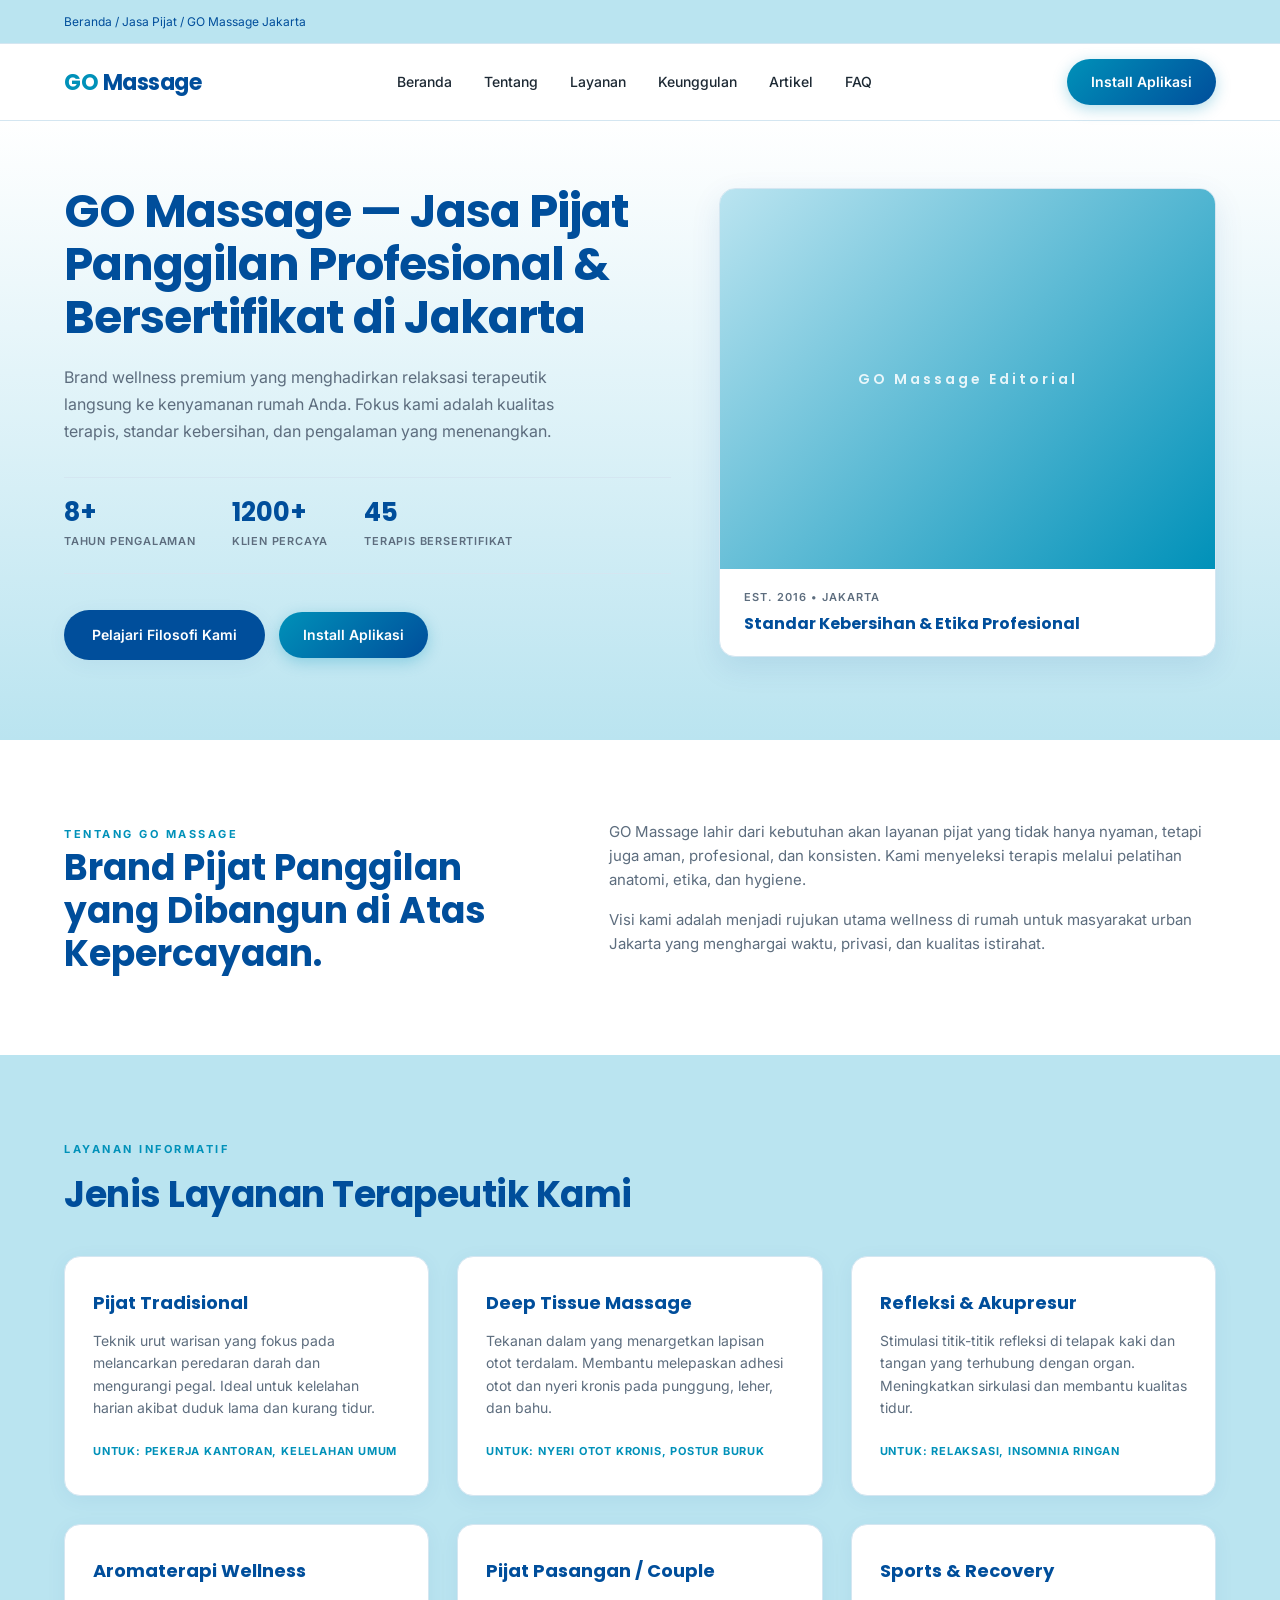
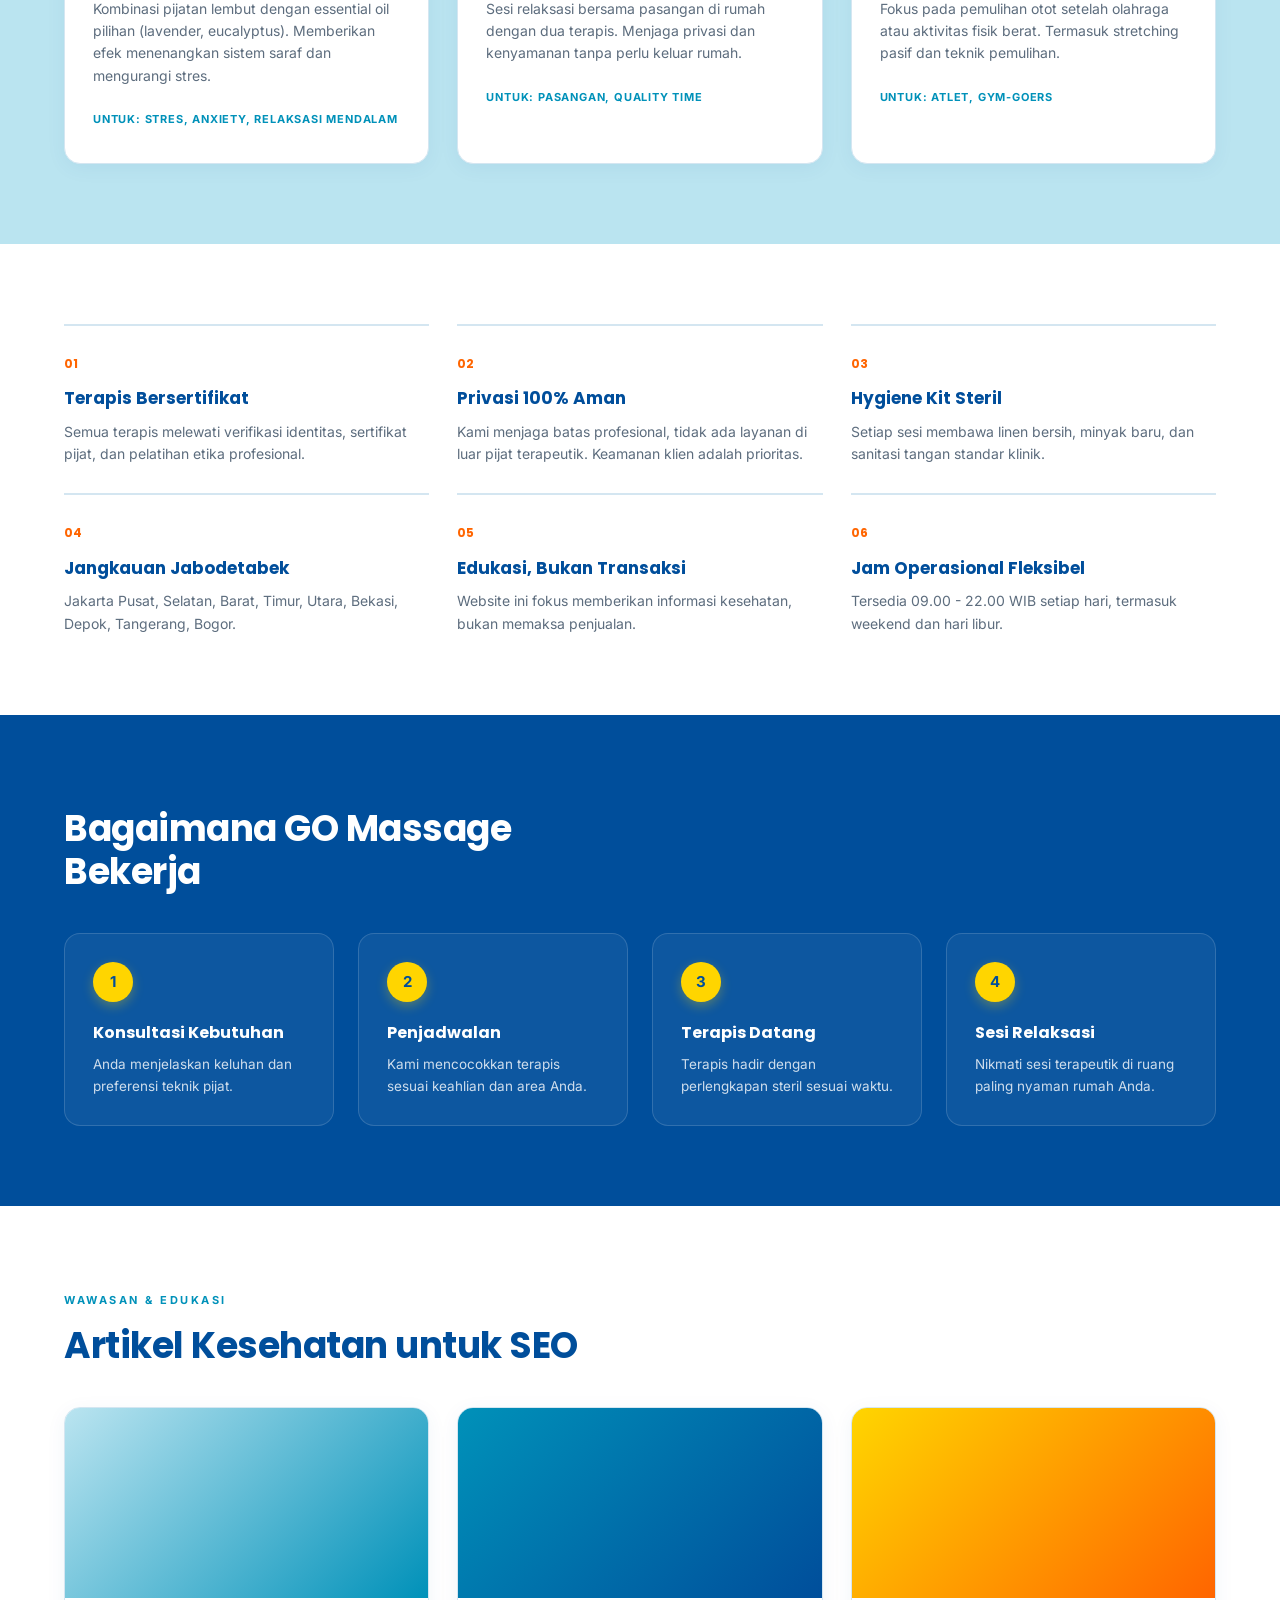
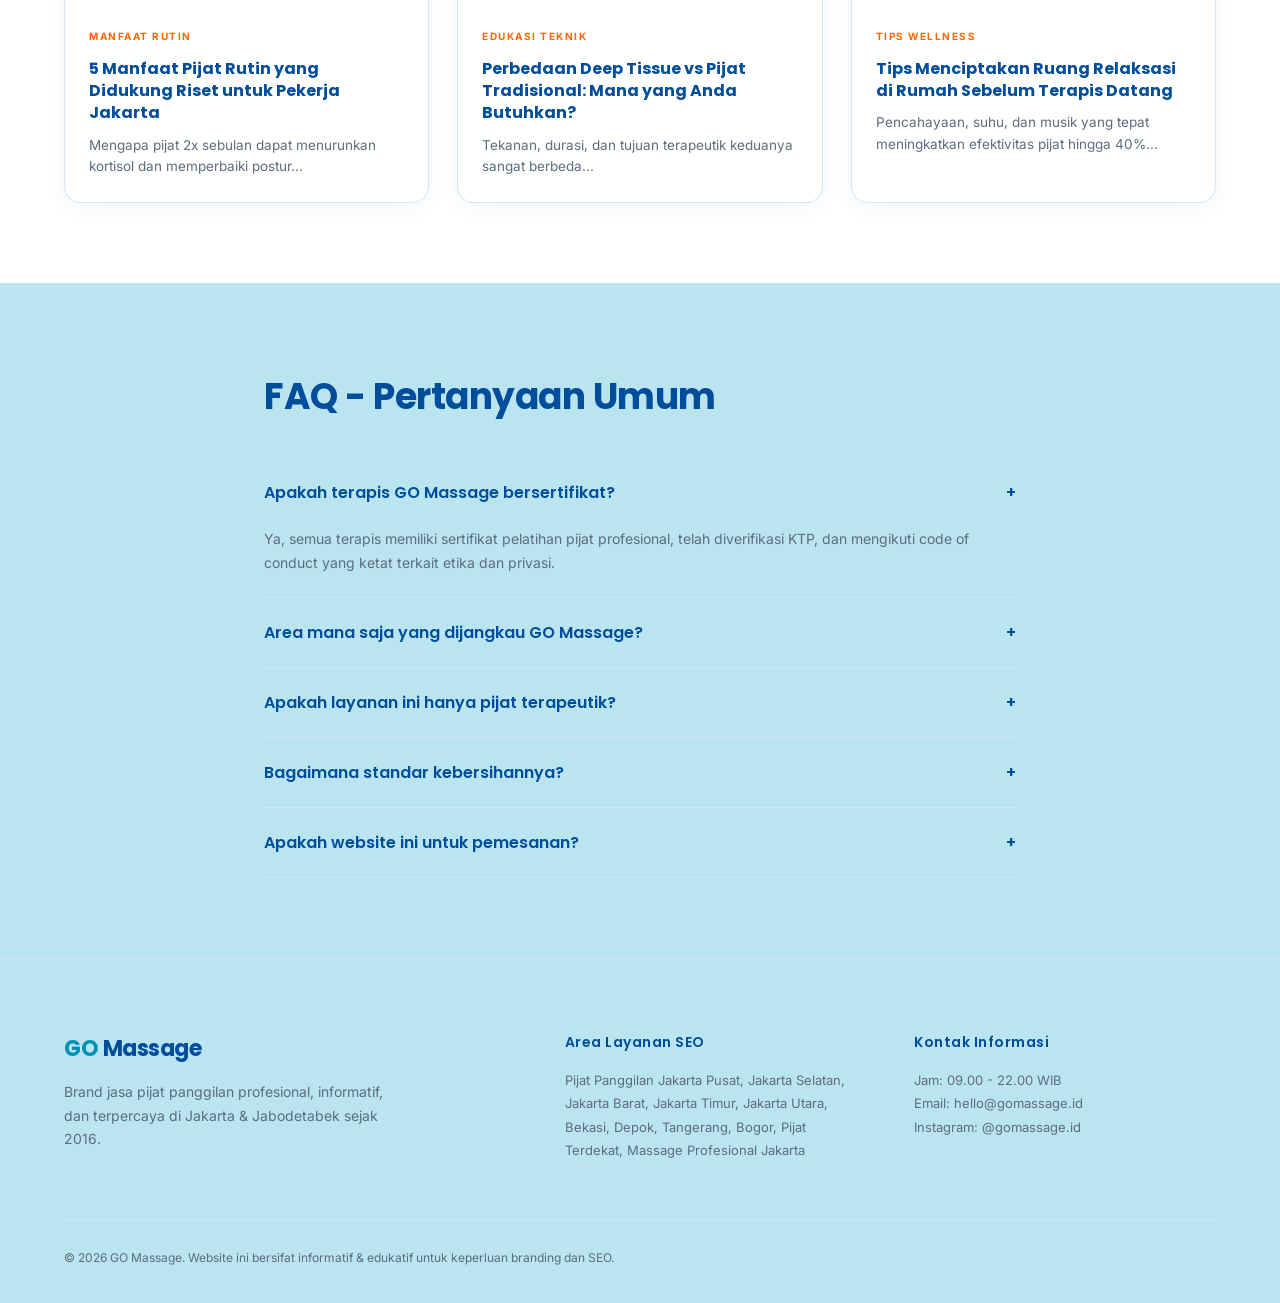
==== index.html @ 28ecc5e3 "Add files via upload" ====
<!DOCTYPE html>
<html lang="id">
<head>
<style>
@font-face {
  font-family: "Optimistic";
  font-style: normal;
  font-weight: 400 600;
  font-display: swap;
  src: url("/fonts/OptimisticAI_VF_Optimized.woff2") format("woff2");
}
@font-face {
  font-family: "Optimistic Mono";
  font-style: normal;
  font-weight: 400;
  font-display: swap;
  src: url("/fonts/OptimisticMono_W_TextRegular.woff2") format("woff2");
}
:where(html) {
  font-family: "Optimistic", system-ui, sans-serif;
}
:where(code, pre, kbd, samp) {
  font-family: "Optimistic Mono", ui-monospace, monospace;
}
</style>
    <meta charset="UTF-8">
    <meta name="viewport" content="width=device-width, initial-scale=1.0">
    <title>GO Massage - Jasa Pijat Panggilan Profesional & Bersertifikat di Jakarta</title>
    <meta name="description" content="GO Massage adalah layanan pijat panggilan profesional bersertifikat di Jakarta & Jabodetabek. Terapis berpengalaman, privasi aman, layanan tradisional, deep tissue, refleksi, aromaterapi.">
    <meta name="keywords" content="pijat panggilan jakarta, massage jakarta, pijat tradisional, deep tissue massage, pijat refleksi, aromaterapi jakarta, jasa pijat profesional">
    <link rel="preconnect" href="https://fonts.googleapis.com">
    <link href="https://fonts.googleapis.com/css2?family=Poppins:wght@400;500;600;700&family=Inter:wght@400;500&display=swap" rel="stylesheet">
    <style>
        /* GO Massage - Updated Color Palette & Precision */
        :root{
          --bg:#FFFFFF;
          --bg-soft:#BAE4F0;     /* #BAE4F0 */
          --dark:#004E9B;        /* #004E9B */
          --dark2:#003870;       
          --accent:#0091B9;      /* #0091B9 */
          --orange:#FF6500;      /* #FF6500 */
          --yellow:#FFD500;      /* #FFD500 */
          --text:#1C2833;
          --muted:#5D6D7E;
          --border:#D4E6F1;
          --radius:16px;
          --shadow-sm: 0 4px 20px rgba(0,78,155,0.06);
          --shadow-md: 0 10px 30px rgba(0,78,155,0.1);
        }

        *, *::before, *::after {
          margin: 0;
          padding: 0;
          box-sizing: border-box;
        }

        html {
          width: 100%;
          scroll-behavior: smooth;
        }

        body{
          width: 100%;
          overflow-x: hidden;
          font-family:'Inter',sans-serif;
          color:var(--text);
          background:var(--bg);
          line-height:1.6;
          -webkit-font-smoothing:antialiased;
        }

        h1,h2,h3,h4,h5,.logo{
          font-family:'Poppins',sans-serif;
          color:var(--dark);
        }

        .container{
          max-width:1200px;
          margin:0 auto;
          padding:0 24px;
        }

        .label{
          font-size:11px;
          letter-spacing:2.5px;
          color:var(--accent);
          font-weight:700;
          text-transform: uppercase;
        }

        /* Breadcrumb */
        .breadcrumb{
          background:var(--bg-soft);
          border-bottom:1px solid var(--border);
          font-size:12px;
          padding:12px 0;
          color:var(--dark);
        }
        .breadcrumb .container{
          display:flex;
          justify-content:space-between;
          align-items:center;
        }

        /* Navbar - Strict Sticky Header */
        .navbar{
          position: -webkit-sticky;
          position: sticky;
          top: 0;
          z-index: 9999;
          background: rgba(255, 255, 255, 0.95);
          backdrop-filter: blur(16px);
          -webkit-backdrop-filter: blur(16px);
          border-bottom: 1px solid var(--border);
          width: 100%;
        }
        .nav-inner{
          display:flex;
          justify-content:space-between;
          align-items:center;
          height:76px;
        }
        .logo{
          font-weight:700;
          font-size:22px;
          letter-spacing:-0.5px;
        }
        .logo span{
          color:var(--accent);
        }
        .nav-menu{
          display:flex;
          gap:32px;
          align-items: center;
        }
        .nav-menu a{
          text-decoration:none;
          color:var(--text);
          font-size:14px;
          font-weight:500;
          transition: color 0.2s;
        }
        .nav-menu a:hover{
          color:var(--accent);
        }

        /* Tombol Gradasi Profesional dengan Palet Baru */
        .btn-gradient {
          background: linear-gradient(135deg, #0091B9 0%, #004E9B 100%);
          color: #ffffff !important;
          padding: 12px 24px;
          border-radius: 30px;
          text-decoration: none;
          font-size: 14px;
          font-weight: 600;
          box-shadow: 0 4px 15px rgba(0, 145, 185, 0.3);
          transition: all 0.3s ease;
          display: inline-block;
          border: none;
          text-align: center;
        }
        .btn-gradient:hover {
          background: linear-gradient(135deg, #00A8D6 0%, #003870 100%);
          transform: translateY(-2px);
          box-shadow: 0 6px 20px rgba(0, 145, 185, 0.4);
        }

        .hamburger{
          display:none;
          flex-direction:column;
          gap:6px;
          background:none;
          border:none;
          cursor:pointer;
          z-index: 10001;
          padding: 4px;
        }
        .hamburger span{
          width:24px;
          height:2.5px;
          background:var(--dark);
          display:block;
          border-radius:4px;
          transition: transform 0.3s;
        }

        /* Hero Section */
        .hero{
          padding:64px 0 80px;
          background:linear-gradient(180deg,var(--bg) 0%, var(--bg-soft) 100%);
        }
        .hero-grid{
          display:grid;
          grid-template-columns:1.1fr 0.9fr;
          gap:48px;
          align-items:center;
        }
        .hero-text h1{
          font-size:46px;
          line-height:1.15;
          letter-spacing:-1px;
          margin-bottom:20px;
        }
        .hero-text p{
          color:var(--muted);
          font-size:16px;
          max-width:500px;
          margin-bottom:32px;
          line-height: 1.7;
        }
        .hero-stats{
          display:flex;
          gap:36px;
          margin:32px 0 36px;
          border-top: 1px solid var(--border);
          border-bottom: 1px solid var(--border);
          padding: 20px 0;
        }
        .hero-stats strong{
          font-family:'Poppins';
          font-size:26px;
          display:block;
          line-height:1.1;
          color: var(--dark);
        }
        .hero-stats span{
          font-size:11px;
          color:var(--muted);
          letter-spacing:0.8px;
          text-transform:uppercase;
          font-weight: 600;
        }
        .hero-actions{
          display:flex;
          gap:14px;
          align-items: center;
        }
        .btn-primary{
          background:var(--dark);
          color:white;
          padding:14px 28px;
          border-radius:30px;
          text-decoration:none;
          font-size:14px;
          font-weight:600;
          box-shadow: var(--shadow-sm);
          transition: transform 0.2s, background 0.2s;
        }
        .btn-primary:hover{
          background: var(--accent);
          transform: translateY(-2px);
        }

        .visual-card{
          border:1px solid var(--border);
          border-radius:var(--radius);
          overflow:hidden;
          background:white;
          box-shadow: var(--shadow-md);
        }
        .visual-image{
          height:380px;
          background:linear-gradient(135deg,#BAE4F0 0%,#0091B9 100%);
          position:relative;
        }
        .visual-image::after{
          content:'GO Massage Editorial';
          position:absolute;
          inset:0;
          display:grid;
          place-items:center;
          font-family:'Poppins';
          font-weight:600;
          letter-spacing:3px;
          color:rgba(255,255,255,0.85);
          font-size: 14px;
        }
        .visual-info{
          padding:20px 24px;
        }
        .visual-info p{
          font-size:11px;
          letter-spacing:1px;
          color:var(--muted);
          text-transform: uppercase;
          font-weight: 600;
        }
        .visual-info h4{
          font-size:16px;
          margin-top:4px;
        }

        /* Sections */
        .section{padding:80px 0}
        .bg-soft{background:var(--bg-soft)}
        .bg-dark{background:var(--dark);color:white}
        .bg-dark h2{color:white}
        .section-title{
          font-size:36px;
          line-height:1.2;
          letter-spacing:-0.5px;
          margin:12px 0 40px;
          max-width:580px;
        }
        .section-title.light{color:white}

        .grid-2{
          display:grid;
          grid-template-columns:0.9fr 1.1fr;
          gap:48px;
          align-items:start;
        }
        .grid-2 h2{font-size:36px;line-height:1.2}
        .about-text p{margin-bottom:16px;color:var(--muted);font-size:15px;}

        .services-grid{
          display:grid;
          grid-template-columns:repeat(3,1fr);
          gap:28px;
        }
        .service-card{
          background:white;
          border:1px solid var(--border);
          border-radius:var(--radius);
          padding:32px 28px;
          box-shadow: var(--shadow-sm);
          transition:all .3s cubic-bezier(0.16, 1, 0.3, 1);
        }
        .service-card:hover{
          transform:translateY(-6px);
          box-shadow: var(--shadow-md);
          border-color: var(--accent);
        }
        .service-card h3{font-size:18px;margin-bottom:12px;}
        .service-card p{font-size:14px;color:var(--muted);line-height:1.6;margin-bottom:18px}
        .service-meta{font-size:11px;color:var(--accent);font-weight:700;letter-spacing:0.8px;text-transform: uppercase;}

        .grid-3{
          display:grid;
          grid-template-columns:repeat(3,1fr);
          gap:28px;
        }
        .feature{
          border-top:2px solid var(--border);
          padding-top:24px;
        }
        .feature span{font-family:'Poppins';font-size:12px;color:var(--orange);font-weight:700}
        .feature h4{margin:10px 0 8px;font-size:17px}
        .feature p{font-size:14px;color:var(--muted);line-height: 1.6;}

        .steps{
          display:grid;
          grid-template-columns:repeat(4,1fr);
          gap:24px;
          margin-top:24px;
        }
        .step{
          border:1px solid rgba(255,255,255,0.15);
          border-radius:var(--radius);
          padding:28px;
          background:rgba(255,255,255,0.05);
        }
        .step-num{
          width:40px;
          height:40px;
          border-radius:50%;
          background:var(--yellow);
          color:var(--dark);
          display:grid;
          place-items:center;
          font-weight:700;
          font-size:15px;
          margin-bottom:18px;
          box-shadow: 0 4px 12px rgba(255,213,0,0.3);
        }
        .step h4{color:white;font-size:16px;margin-bottom:8px}
        .step p{color:rgba(255,255,255,0.8);font-size:13.5px;line-height: 1.6;}

        .articles{
          display:grid;
          grid-template-columns:repeat(3,1fr);
          gap:28px;
        }
        .article-card{
          border:1px solid var(--border);
          border-radius:var(--radius);
          overflow:hidden;
          background:white;
          box-shadow: var(--shadow-sm);
          transition: transform 0.3s ease;
        }
        .article-card:hover {
          transform: translateY(-4px);
          box-shadow: var(--shadow-md);
        }
        .article-img{height:190px}
        .article-img.img1{background:linear-gradient(135deg,#BAE4F0,#0091B9)}
        .article-img.img2{background:linear-gradient(135deg,#0091B9,#004E9B)}
        .article-img.img3{background:linear-gradient(135deg,#FFD500,#FF6500)}
        .article-body{padding:24px}
        .article-body span{font-size:10px;letter-spacing:1.5px;color:var(--orange);font-weight:700;text-transform:uppercase}
        .article-body h4{font-size:16px;line-height:1.4;margin:10px 0}
        .article-body p{font-size:13.5px;color:var(--muted);line-height: 1.6;}

        /* FAQ */
        .faq-container{max-width:800px}
        .faq-list{margin-top:32px}
        .faq-item{border-bottom:1px solid var(--border)}
        .faq-q{
          width:100%;
          display:flex;
          justify-content:space-between;
          align-items:center;
          padding:22px 0;
          background:none;
          border:none;
          font-family:'Poppins';
          font-size:16px;
          font-weight:600;
          cursor:pointer;
          text-align:left;
          color: var(--dark);
        }
        .faq-a{
          max-height:0;
          overflow:hidden;
          transition:max-height .35s ease, padding .35s ease;
          font-size:14px;
          color:var(--muted);
          padding-right:40px;
          line-height: 1.7;
        }
        .faq-item.active .faq-a{
          max-height:220px;
          padding-bottom:22px;
        }

        /* Footer */
        .footer{
          background:var(--bg-soft);
          border-top:1px solid var(--border);
          padding:72px 0 36px;
        }
        .footer-grid{
          display:grid;
          grid-template-columns:1.5fr 1fr 1fr;
          gap:48px;
        }
        .footer-desc{
          font-size:14px;
          color:var(--muted);
          margin-top:14px;
          max-width:320px;
          line-height: 1.7;
        }
        .footer h5{font-size:14px;margin-bottom:16px;letter-spacing:0.5px;font-weight: 600;color: var(--dark);}
        .small{font-size:13px;color:var(--muted);line-height:1.8}
        .footer-bottom{
          margin-top:56px;
          padding-top:28px;
          border-top:1px solid var(--border);
          display:flex;
          justify-content:space-between;
          font-size:12px;
          color:var(--muted);
        }

        /* ========== PORTRAIT MODE - PROFESSIONAL MOBILE PRECISION ========== */
        @media (orientation: portrait){
          .container{padding:0 20px}
          
          /* Mobile Navigation Drawer Fullscreen Modern */
          .nav-menu{
            position: fixed;
            top: 76px;
            left: 0;
            width: 100vw;
            height: calc(100vh - 76px);
            background: #ffffff;
            display: flex;
            flex-direction: column;
            align-items: flex-start;
            padding: 36px 24px;
            gap: 18px;
            z-index: 9998;
            opacity: 0;
            visibility: hidden;
            transform: translateY(-8px);
            transition: all 0.3s cubic-bezier(0.16, 1, 0.3, 1);
            box-shadow: 0 20px 30px rgba(0,78,155,0.08);
            overflow-y: auto;
          }

          .nav-menu.open{
            opacity: 1;
            visibility: visible;
            transform: translateY(0);
          }

          .nav-menu a:not(.btn-gradient){
            font-size: 17px;
            font-weight: 600;
            color: var(--dark);
            width: 100%;
            padding: 12px 0;
            border-bottom: 1px solid var(--border);
          }

          /* Tombol Install Aplikasi di dalam Menu Mobile */
          .nav-menu .btn-gradient {
            display: block;
            width: 100%;
            margin-top: 12px;
            text-align: center;
            color: #ffffff !important;
          }

          .navbar > .container > .btn-gradient {
            display: none; 
          }

          .hamburger{display:flex}

          .hero{padding:40px 0 56px}
          .hero-grid{grid-template-columns:1fr;gap:36px}
          .hero-text h1{font-size:32px;line-height:1.2;margin-bottom:16px}
          .hero-text p{font-size:14.5px;max-width:100%;margin-bottom:24px}
          .hero-stats{gap:20px;justify-content: space-between;padding: 16px 0;margin: 24px 0}
          .hero-stats strong {font-size: 22px;}
          
          .hero-actions {
            flex-direction: column;
            gap: 12px;
            width: 100%;
          }
          .btn-primary, .hero-actions .btn-gradient {
            width: 100%;
            text-align: center;
            padding: 13px 20px;
            font-size: 14px;
            color: #ffffff !important;
          }

          .visual-image{height:260px}
          
          .section{padding:56px 0}
          .section-title{font-size:26px;margin-bottom:28px}
          
          .grid-2{grid-template-columns:1fr;gap:28px}
          .grid-2 h2{font-size:26px}
          
          .services-grid{grid-template-columns:1fr;gap:20px}
          .service-card {padding: 24px 20px;}
          
          .grid-3{grid-template-columns:1fr;gap:20px}
          .steps{grid-template-columns:1fr;gap:18px}
          .step {padding: 22px 20px;}
          
          .articles{grid-template-columns:1fr;gap:20px}
          
          .footer-grid{grid-template-columns:1fr;gap:32px}
          .footer-bottom{flex-direction:column;gap:10px;text-align: center;}
        }

        @media (orientation: landscape) or (min-width: 992px) {
          .nav-menu .btn-gradient {
            display: none;
          }
        }

        /* ========== LANDSCAPE MODE - PRECISION ========== */
        @media (orientation: landscape) and (max-width: 1180px){
          .hero-text h1{font-size:36px}
          .services-grid{grid-template-columns:repeat(2,1fr)}
          .grid-3{grid-template-columns:repeat(2,1fr)}
          .steps{grid-template-columns:repeat(2,1fr)}
          .articles{grid-template-columns:repeat(2,1fr)}
        }
        @media (orientation: landscape) and (min-width: 1181px){
          .hero-grid{grid-template-columns:1.1fr 0.9fr}
          .services-grid{grid-template-columns:repeat(3,1fr)}
        }
    </style>
</head>
<body>
    <!-- Breadcrumb SEO -->
    <div class="breadcrumb">
        <div class="container">
            <span>Beranda / Jasa Pijat / GO Massage Jakarta</span>
        </div>
    </div>

    <!-- Navbar -->
    <nav class="navbar">
        <div class="container nav-inner">
            <div class="logo"><span>GO</span> Massage</div>
            <div class="nav-menu" id="navMenu">
                <a href="#beranda">Beranda</a>
                <a href="#tentang">Tentang</a>
                <a href="#layanan">Layanan</a>
                <a href="#keunggulan">Keunggulan</a>
                <a href="#artikel">Artikel</a>
                <a href="#faq">FAQ</a>
                <a href="https://play.google.com/store/apps/details?id=com.app.gomassage" target="_blank" rel="noopener noreferrer" class="btn-gradient">Install Aplikasi</a>
            </div>
            <a href="https://play.google.com/store/apps/details?id=com.app.gomassage" target="_blank" rel="noopener noreferrer" class="btn-gradient">Install Aplikasi</a>
            <button class="hamburger" id="hamburger"><span></span><span></span><span></span></button>
        </div>
    </nav>

    <!-- Hero -->
    <section class="hero" id="beranda">
        <div class="container hero-grid">
            <div class="hero-text">
                <h1>GO Massage — Jasa Pijat Panggilan Profesional & Bersertifikat di Jakarta</h1>
                <p>Brand wellness premium yang menghadirkan relaksasi terapeutik langsung ke kenyamanan rumah Anda. Fokus kami adalah kualitas terapis, standar kebersihan, dan pengalaman yang menenangkan.</p>
                <div class="hero-stats">
                    <div><strong>8+</strong><span>Tahun Pengalaman</span></div>
                    <div><strong>1200+</strong><span>Klien Percaya</span></div>
                    <div><strong>45</strong><span>Terapis Bersertifikat</span></div>
                </div>
                <div class="hero-actions">
                    <a href="#tentang" class="btn-primary">Pelajari Filosofi Kami</a>
                    <a href="https://play.google.com/store/apps/details?id=com.app.gomassage" target="_blank" rel="noopener noreferrer" class="btn-gradient">Install Aplikasi</a>
                </div>
            </div>
            <div class="visual-card">
                <div class="visual-image"></div>
                <div class="visual-info">
                    <p>Est. 2016 • Jakarta</p>
                    <h4>Standar Kebersihan & Etika Profesional</h4>
                </div>
            </div>
        </div>
    </section>

    <!-- Tentang -->
    <section class="section" id="tentang">
        <div class="container grid-2">
            <div>
                <span class="label">TENTANG GO MASSAGE</span>
                <h2>Brand Pijat Panggilan yang Dibangun di Atas Kepercayaan.</h2>
            </div>
            <div class="about-text">
                <p>GO Massage lahir dari kebutuhan akan layanan pijat yang tidak hanya nyaman, tetapi juga aman, profesional, dan konsisten. Kami menyeleksi terapis melalui pelatihan anatomi, etika, dan hygiene.</p>
                <p>Visi kami adalah menjadi rujukan utama wellness di rumah untuk masyarakat urban Jakarta yang menghargai waktu, privasi, dan kualitas istirahat.</p>
            </div>
        </div>
    </section>

    <!-- Layanan SEO -->
    <section class="section bg-soft" id="layanan">
        <div class="container">
            <span class="label">LAYANAN INFORMATIF</span>
            <h2 class="section-title">Jenis Layanan Terapeutik Kami</h2>
            <div class="services-grid">
                <article class="service-card"><h3>Pijat Tradisional</h3><p>Teknik urut warisan yang fokus pada melancarkan peredaran darah dan mengurangi pegal. Ideal untuk kelelahan harian akibat duduk lama dan kurang tidur.</p><span class="service-meta">Untuk: Pekerja kantoran, kelelahan umum</span></article>
                <article class="service-card"><h3>Deep Tissue Massage</h3><p>Tekanan dalam yang menargetkan lapisan otot terdalam. Membantu melepaskan adhesi otot dan nyeri kronis pada punggung, leher, dan bahu.</p><span class="service-meta">Untuk: Nyeri otot kronis, postur buruk</span></article>
                <article class="service-card"><h3>Refleksi & Akupresur</h3><p>Stimulasi titik-titik refleksi di telapak kaki dan tangan yang terhubung dengan organ. Meningkatkan sirkulasi dan membantu kualitas tidur.</p><span class="service-meta">Untuk: Relaksasi, insomnia ringan</span></article>
                <article class="service-card"><h3>Aromaterapi Wellness</h3><p>Kombinasi pijatan lembut dengan essential oil pilihan (lavender, eucalyptus). Memberikan efek menenangkan sistem saraf dan mengurangi stres.</p><span class="service-meta">Untuk: Stres, anxiety, relaksasi mendalam</span></article>
                <article class="service-card"><h3>Pijat Pasangan / Couple</h3><p>Sesi relaksasi bersama pasangan di rumah dengan dua terapis. Menjaga privasi dan kenyamanan tanpa perlu keluar rumah.</p><span class="service-meta">Untuk: Pasangan, quality time</span></article>
                <article class="service-card"><h3>Sports & Recovery</h3><p>Fokus pada pemulihan otot setelah olahraga atau aktivitas fisik berat. Termasuk stretching pasif dan teknik pemulihan.</p><span class="service-meta">Untuk: Atlet, gym-goers</span></article>
            </div>
        </div>
    </section>

    <!-- Keunggulan -->
    <section class="section" id="keunggulan">
        <div class="container">
            <div class="grid-3">
                <div class="feature"><span>01</span><h4>Terapis Bersertifikat</h4><p>Semua terapis melewati verifikasi identitas, sertifikat pijat, dan pelatihan etika profesional.</p></div>
                <div class="feature"><span>02</span><h4>Privasi 100% Aman</h4><p>Kami menjaga batas profesional, tidak ada layanan di luar pijat terapeutik. Keamanan klien adalah prioritas.</p></div>
                <div class="feature"><span>03</span><h4>Hygiene Kit Steril</h4><p>Setiap sesi membawa linen bersih, minyak baru, dan sanitasi tangan standar klinik.</p></div>
                <div class="feature"><span>04</span><h4>Jangkauan Jabodetabek</h4><p>Jakarta Pusat, Selatan, Barat, Timur, Utara, Bekasi, Depok, Tangerang, Bogor.</p></div>
                <div class="feature"><span>05</span><h4>Edukasi, Bukan Transaksi</h4><p>Website ini fokus memberikan informasi kesehatan, bukan memaksa penjualan.</p></div>
                <div class="feature"><span>06</span><h4>Jam Operasional Fleksibel</h4><p>Tersedia 09.00 - 22.00 WIB setiap hari, termasuk weekend dan hari libur.</p></div>
            </div>
        </div>
    </section>

    <!-- Cara Kerja -->
    <section class="section bg-dark">
        <div class="container">
            <h2 class="section-title light">Bagaimana GO Massage Bekerja</h2>
            <div class="steps">
                <div class="step"><div class="step-num">1</div><h4>Konsultasi Kebutuhan</h4><p>Anda menjelaskan keluhan dan preferensi teknik pijat.</p></div>
                <div class="step"><div class="step-num">2</div><h4>Penjadwalan</h4><p>Kami mencocokkan terapis sesuai keahlian dan area Anda.</p></div>
                <div class="step"><div class="step-num">3</div><h4>Terapis Datang</h4><p>Terapis hadir dengan perlengkapan steril sesuai waktu.</p></div>
                <div class="step"><div class="step-num">4</div><h4>Sesi Relaksasi</h4><p>Nikmati sesi terapeutik di ruang paling nyaman rumah Anda.</p></div>
            </div>
        </div>
    </section>

    <!-- Artikel SEO -->
    <section class="section" id="artikel">
        <div class="container">
            <span class="label">WAWASAN & EDUKASI</span>
            <h2 class="section-title">Artikel Kesehatan untuk SEO</h2>
            <div class="articles">
                <article class="article-card"><div class="article-img img1"></div><div class="article-body"><span>Manfaat Rutin</span><h4>5 Manfaat Pijat Rutin yang Didukung Riset untuk Pekerja Jakarta</h4><p>Mengapa pijat 2x sebulan dapat menurunkan kortisol dan memperbaiki postur...</p></div></article>
                <article class="article-card"><div class="article-img img2"></div><div class="article-body"><span>Edukasi Teknik</span><h4>Perbedaan Deep Tissue vs Pijat Tradisional: Mana yang Anda Butuhkan?</h4><p>Tekanan, durasi, dan tujuan terapeutik keduanya sangat berbeda...</p></div></article>
                <article class="article-card"><div class="article-img img3"></div><div class="article-body"><span>Tips Wellness</span><h4>Tips Menciptakan Ruang Relaksasi di Rumah Sebelum Terapis Datang</h4><p>Pencahayaan, suhu, dan musik yang tepat meningkatkan efektivitas pijat hingga 40%...</p></div></article>
            </div>
        </div>
    </section>

    <!-- FAQ -->
    <section class="section bg-soft" id="faq">
        <div class="container faq-container">
            <h2 class="section-title">FAQ - Pertanyaan Umum</h2>
            <div class="faq-list">
                <div class="faq-item active"><button class="faq-q">Apakah terapis GO Massage bersertifikat?<span>+</span></button><div class="faq-a">Ya, semua terapis memiliki sertifikat pelatihan pijat profesional, telah diverifikasi KTP, dan mengikuti code of conduct yang ketat terkait etika dan privasi.</div></div>
                <div class="faq-item"><button class="faq-q">Area mana saja yang dijangkau GO Massage?<span>+</span></button><div class="faq-a">Kami melayani seluruh Jakarta, Bekasi, Depok, Tangerang, dan Bogor. Untuk area tertentu ada penyesuaian jadwal.</div></div>
                <div class="faq-item"><button class="faq-q">Apakah layanan ini hanya pijat terapeutik?<span>+</span></button><div class="faq-a">100% ya. GO Massage adalah brand profesional yang hanya menyediakan layanan pijat kesehatan dan wellness. Kami menolak layanan di luar itu.</div></div>
                <div class="faq-item"><button class="faq-q">Bagaimana standar kebersihannya?<span>+</span></button><div class="faq-a">Terapis membawa linen bersih, minyak baru per klien, hand sanitizer, dan masker. Perlengkapan dicuci dan disterilkan setiap hari.</div></div>
                <div class="faq-item"><button class="faq-q">Apakah website ini untuk pemesanan?<span>+</span></button><div class="faq-a">Tidak. Website ini bertujuan sebagai pusat informasi brand, edukasi, dan SEO. Untuk informasi kontak, lihat bagian bawah halaman.</div></div>
            </div>
        </div>
    </section>

    <!-- Kontak -->
    <footer class="footer" id="kontak">
        <div class="container">
            <div class="footer-grid">
                <div><div class="logo"><span>GO</span> Massage</div><p class="footer-desc">Brand jasa pijat panggilan profesional, informatif, dan terpercaya di Jakarta & Jabodetabek sejak 2016.</p></div>
                <div><h5>Area Layanan SEO</h5><p class="small">Pijat Panggilan Jakarta Pusat, Jakarta Selatan, Jakarta Barat, Jakarta Timur, Jakarta Utara, Bekasi, Depok, Tangerang, Bogor, Pijat Terdekat, Massage Profesional Jakarta</p></div>
                <div><h5>Kontak Informasi</h5><p class="small">Jam: 09.00 - 22.00 WIB<br>Email: hello@gomassage.id<br>Instagram: @gomassage.id</p></div>
            </div>
            <div class="footer-bottom"><p>© 2026 GO Massage. Website ini bersifat informatif & edukatif untuk keperluan branding dan SEO.</p></div>
        </div>
    </footer>

    <script>
    // @ts-nocheck
    document.addEventListener('DOMContentLoaded', () => {
      const hamburger = document.getElementById('hamburger');
      const navMenu = document.getElementById('navMenu');

      if (hamburger && navMenu) {
        hamburger.addEventListener('click', () => {
          const isOpen = navMenu.classList.toggle('open');
          document.body.style.overflow = isOpen ? 'hidden' : '';
        });

        navMenu.querySelectorAll('a').forEach(link => {
          link.addEventListener('click', () => {
            navMenu.classList.remove('open');
            document.body.style.overflow = '';
          });
        });
      }

      const faqItems = document.querySelectorAll('.faq-item');
      faqItems.forEach(item => {
        const btn = item.querySelector('.faq-q');
        if (btn) {
          btn.addEventListener('click', () => {
            const isActive = item.classList.contains('active');
            faqItems.forEach(i => i.classList.remove('active'));
            if (!isActive) {
              item.classList.add('active');
            }
          });
        }
      });

      document.querySelectorAll('a[href^="#"]').forEach(anchor => {
        anchor.addEventListener('click', e => {
          const targetId = anchor.getAttribute('href');
          if (targetId && targetId !== '#') {
            const target = document.querySelector(targetId);
            if (target) {
              e.preventDefault();
              target.scrollIntoView({ behavior: 'smooth', block: 'start' });
              if (navMenu) {
                navMenu.classList.remove('open');
                document.body.style.overflow = '';
              }
            }
          }
        });
      });
    });
    </script>
</body>
</html>
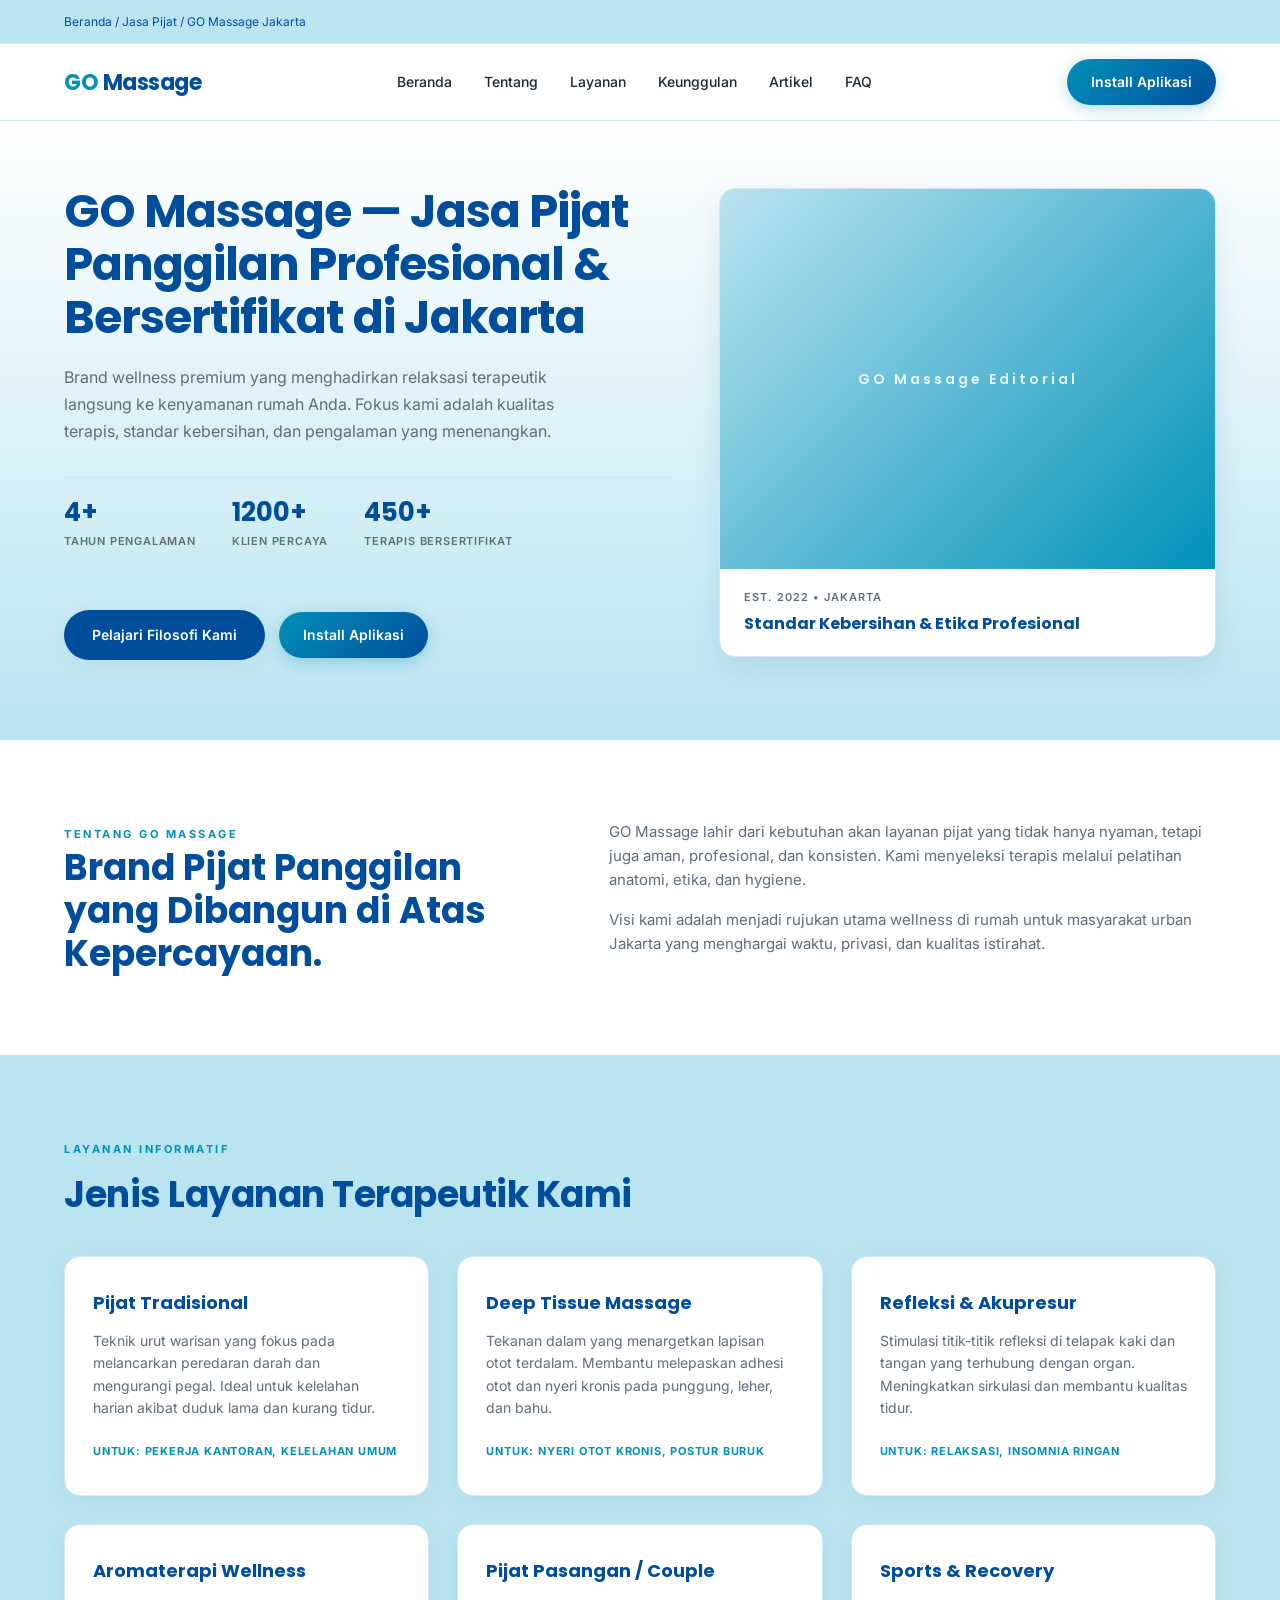
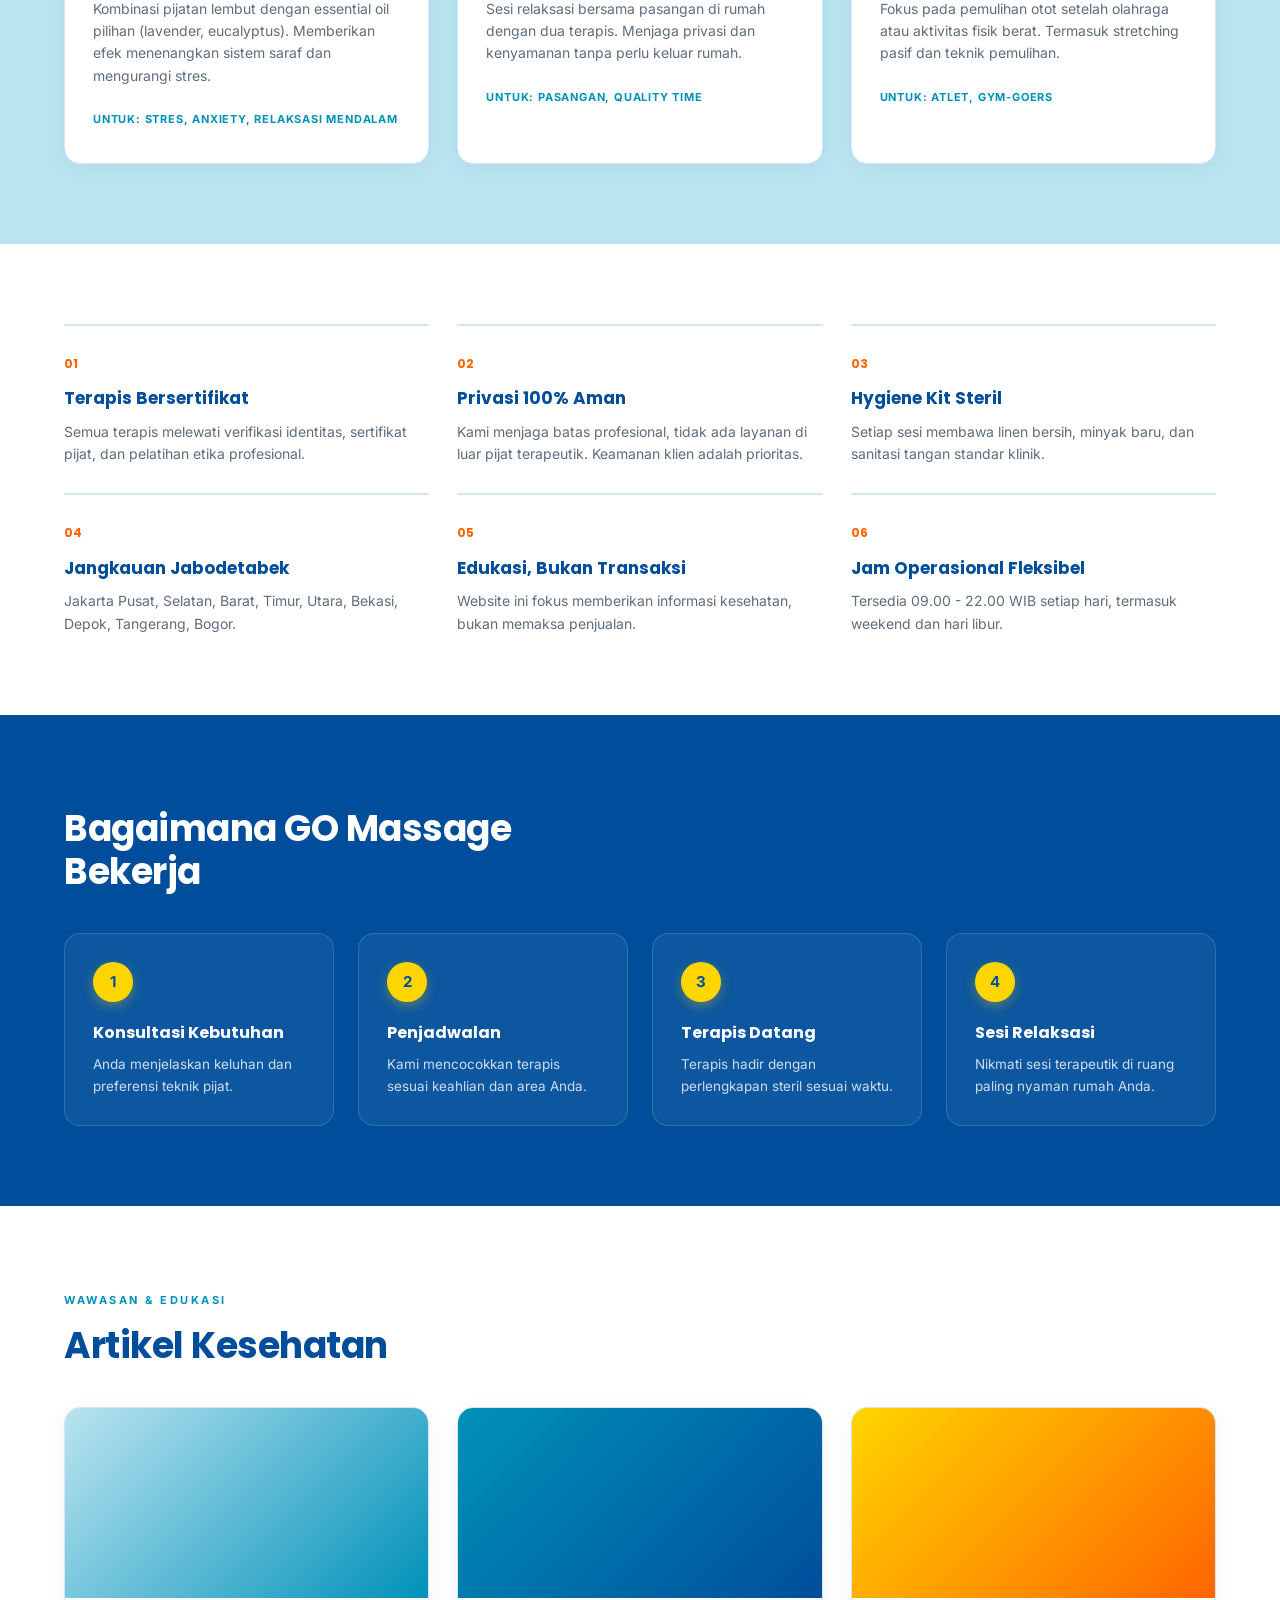
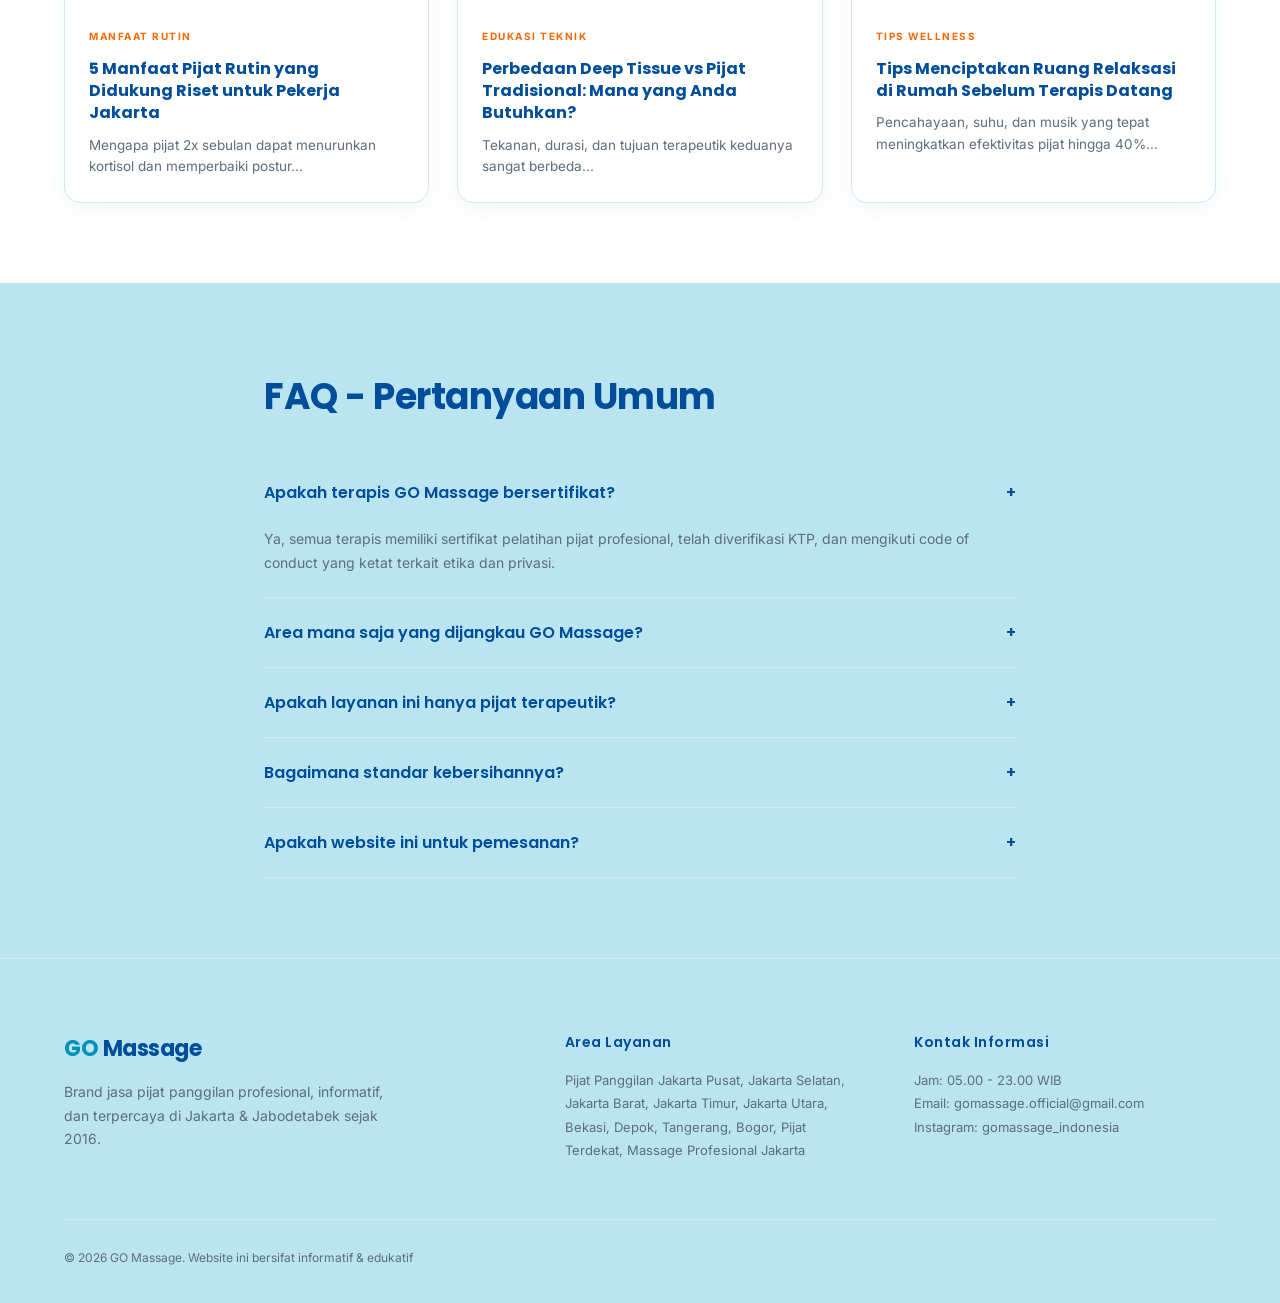
==== commit 1252f1bc: "Add files via upload" ====
--- a/index.html
+++ b/index.html
@@ -615,9 +615,9 @@
                 <h1>GO Massage — Jasa Pijat Panggilan Profesional & Bersertifikat di Jakarta</h1>
                 <p>Brand wellness premium yang menghadirkan relaksasi terapeutik langsung ke kenyamanan rumah Anda. Fokus kami adalah kualitas terapis, standar kebersihan, dan pengalaman yang menenangkan.</p>
                 <div class="hero-stats">
-                    <div><strong>8+</strong><span>Tahun Pengalaman</span></div>
+                    <div><strong>4+</strong><span>Tahun Pengalaman</span></div>
                     <div><strong>1200+</strong><span>Klien Percaya</span></div>
-                    <div><strong>45</strong><span>Terapis Bersertifikat</span></div>
+                    <div><strong>450+</strong><span>Terapis Bersertifikat</span></div>
                 </div>
                 <div class="hero-actions">
                     <a href="#tentang" class="btn-primary">Pelajari Filosofi Kami</a>
@@ -627,7 +627,7 @@
             <div class="visual-card">
                 <div class="visual-image"></div>
                 <div class="visual-info">
-                    <p>Est. 2016 • Jakarta</p>
+                    <p>Est. 2022 • Jakarta</p>
                     <h4>Standar Kebersihan & Etika Profesional</h4>
                 </div>
             </div>
@@ -695,7 +695,7 @@
     <section class="section" id="artikel">
         <div class="container">
             <span class="label">WAWASAN & EDUKASI</span>
-            <h2 class="section-title">Artikel Kesehatan untuk SEO</h2>
+            <h2 class="section-title">Artikel Kesehatan</h2>
             <div class="articles">
                 <article class="article-card"><div class="article-img img1"></div><div class="article-body"><span>Manfaat Rutin</span><h4>5 Manfaat Pijat Rutin yang Didukung Riset untuk Pekerja Jakarta</h4><p>Mengapa pijat 2x sebulan dapat menurunkan kortisol dan memperbaiki postur...</p></div></article>
                 <article class="article-card"><div class="article-img img2"></div><div class="article-body"><span>Edukasi Teknik</span><h4>Perbedaan Deep Tissue vs Pijat Tradisional: Mana yang Anda Butuhkan?</h4><p>Tekanan, durasi, dan tujuan terapeutik keduanya sangat berbeda...</p></div></article>
@@ -723,10 +723,10 @@
         <div class="container">
             <div class="footer-grid">
                 <div><div class="logo"><span>GO</span> Massage</div><p class="footer-desc">Brand jasa pijat panggilan profesional, informatif, dan terpercaya di Jakarta & Jabodetabek sejak 2016.</p></div>
-                <div><h5>Area Layanan SEO</h5><p class="small">Pijat Panggilan Jakarta Pusat, Jakarta Selatan, Jakarta Barat, Jakarta Timur, Jakarta Utara, Bekasi, Depok, Tangerang, Bogor, Pijat Terdekat, Massage Profesional Jakarta</p></div>
-                <div><h5>Kontak Informasi</h5><p class="small">Jam: 09.00 - 22.00 WIB<br>Email: hello@gomassage.id<br>Instagram: @gomassage.id</p></div>
-            </div>
-            <div class="footer-bottom"><p>© 2026 GO Massage. Website ini bersifat informatif & edukatif untuk keperluan branding dan SEO.</p></div>
+                <div><h5>Area Layanan</h5><p class="small">Pijat Panggilan Jakarta Pusat, Jakarta Selatan, Jakarta Barat, Jakarta Timur, Jakarta Utara, Bekasi, Depok, Tangerang, Bogor, Pijat Terdekat, Massage Profesional Jakarta</p></div>
+                <div><h5>Kontak Informasi</h5><p class="small">Jam: 05.00 - 23.00 WIB<br>Email: gomassage.official@gmail.com<br>Instagram: gomassage_indonesia</p></div>
+            </div>
+            <div class="footer-bottom"><p>© 2026 GO Massage. Website ini bersifat informatif & edukatif</p></div>
         </div>
     </footer>
 
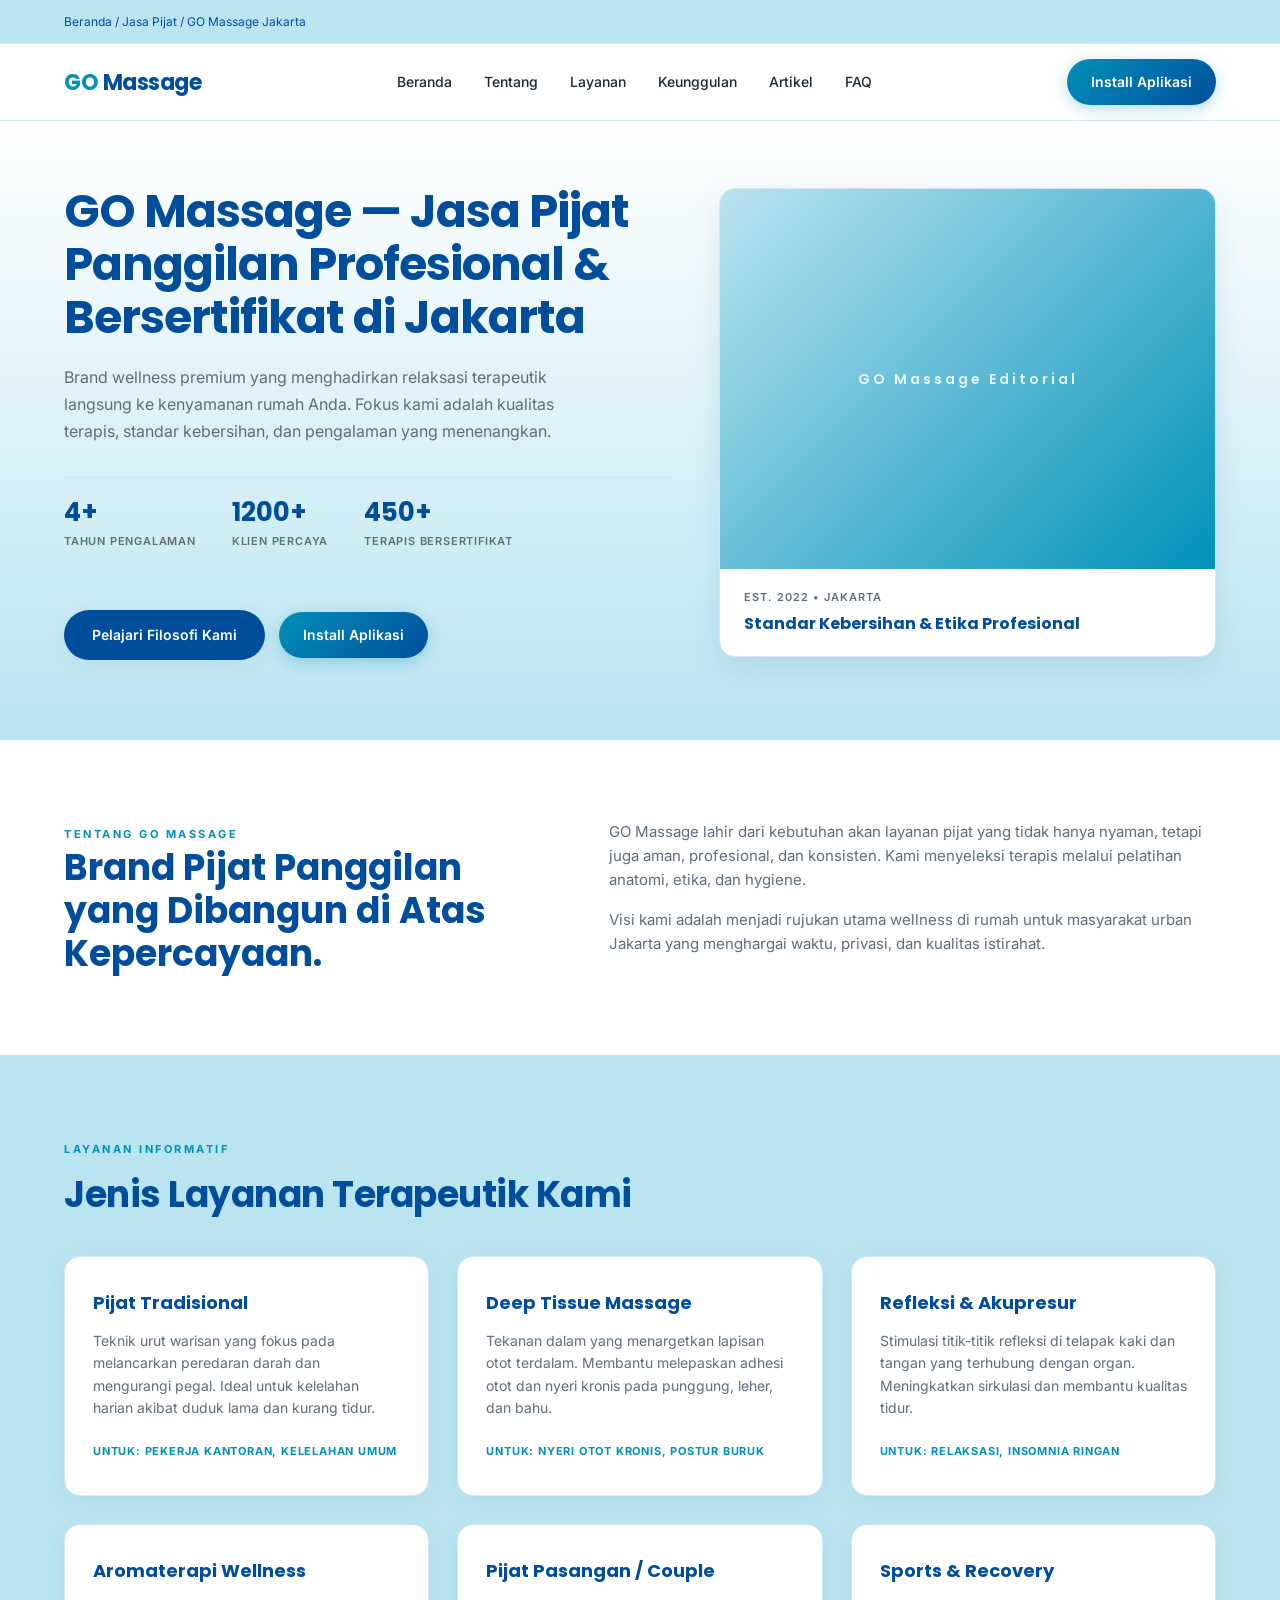
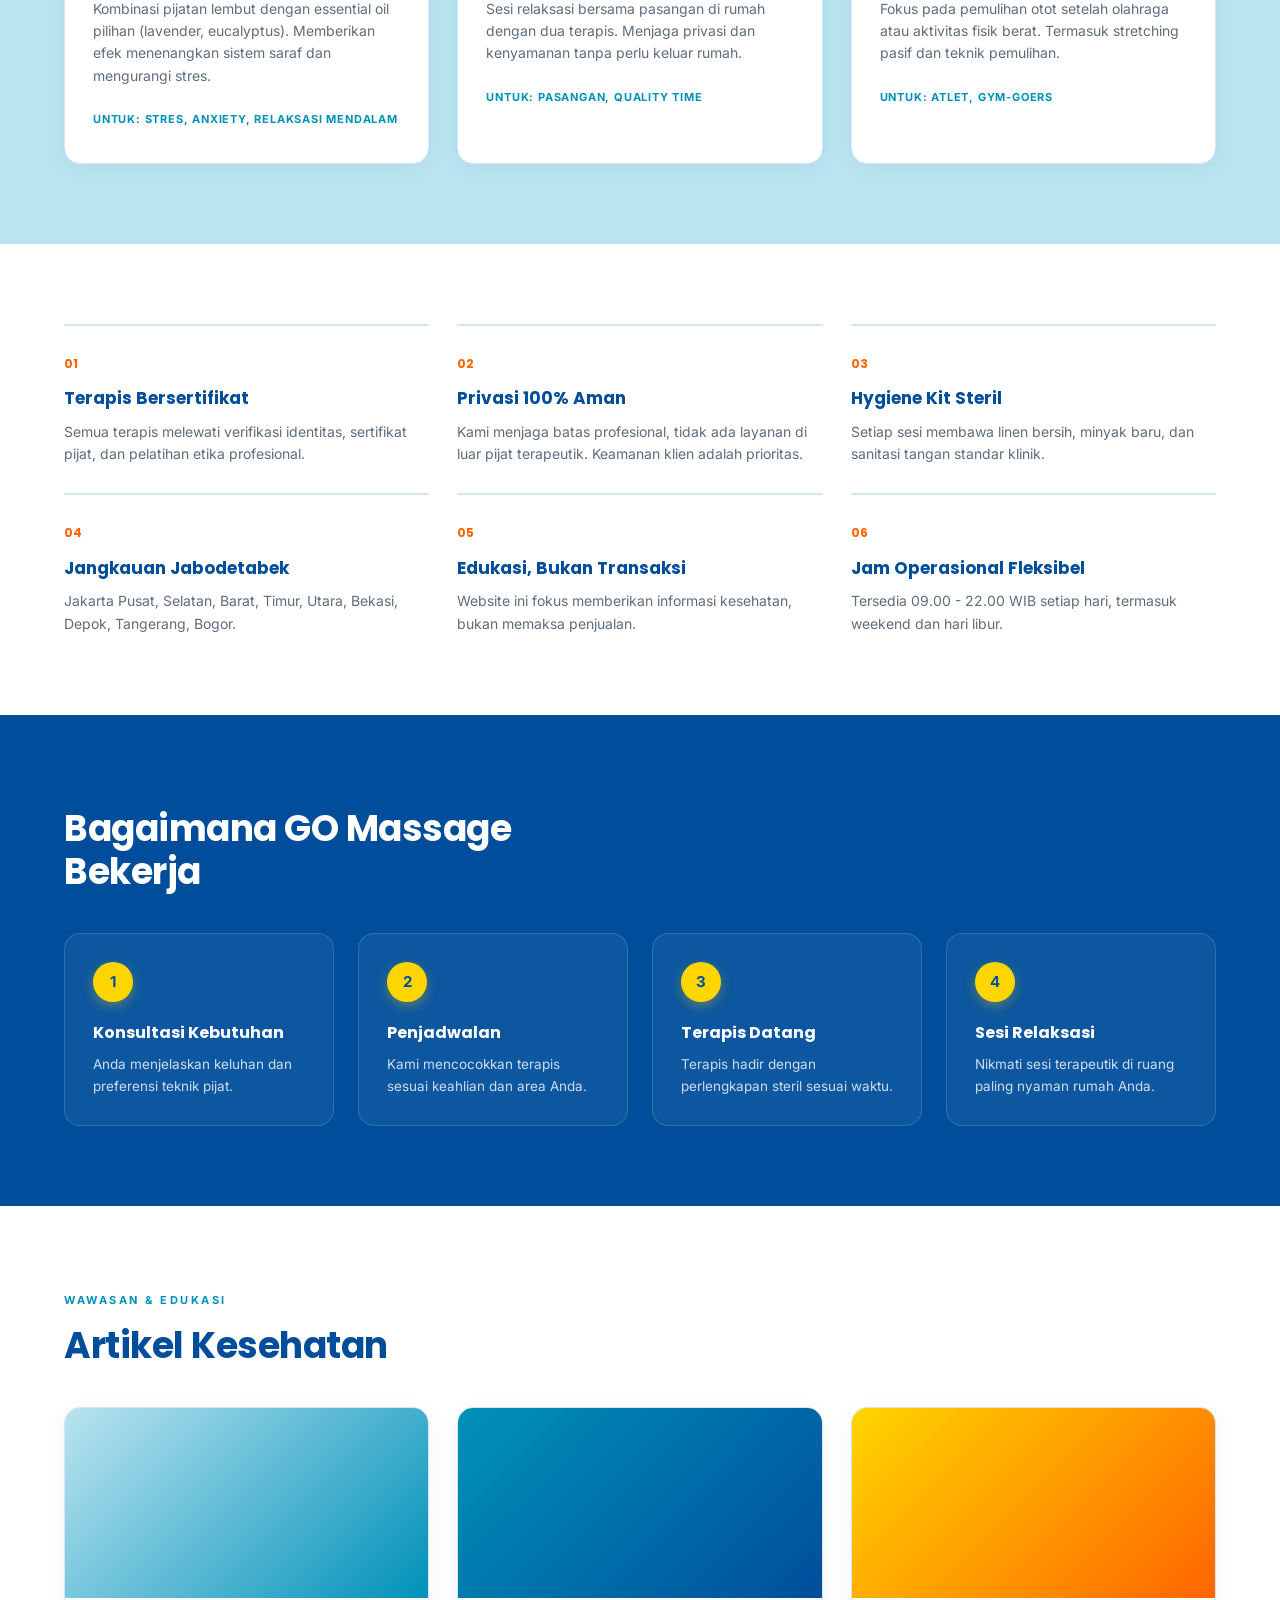
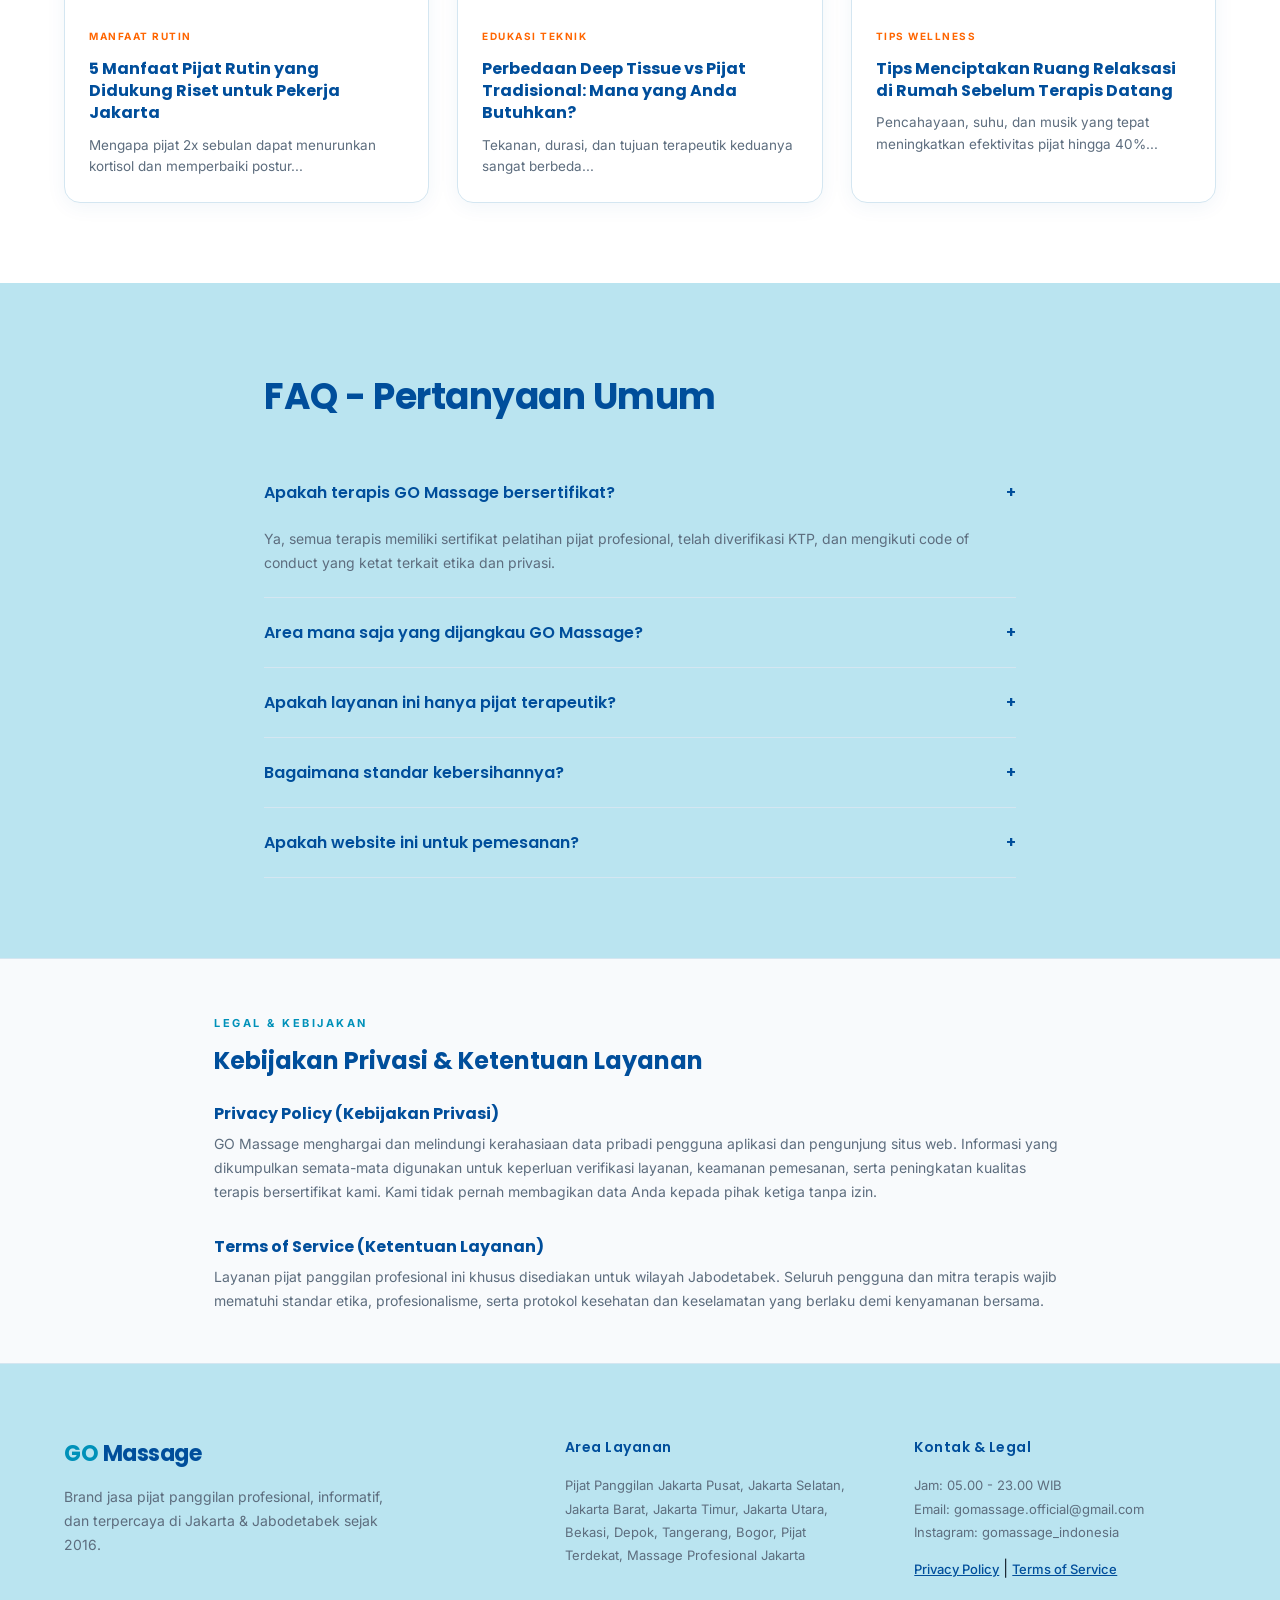
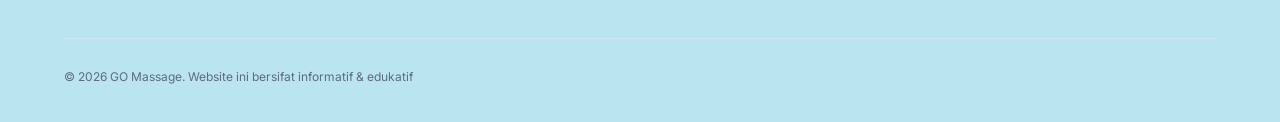
==== commit a1cc8b71: "Add files via upload" ====
--- a/index.html
+++ b/index.html
@@ -464,6 +464,15 @@
           font-size:12px;
           color:var(--muted);
         }
+        .footer-legal-links {
+          margin-top: 12px;
+        }
+        .footer-legal-links a {
+          color: var(--dark);
+          text-decoration: underline;
+          font-weight: 500;
+          font-size: 13px;
+        }
 
         /* ========== PORTRAIT MODE - PROFESSIONAL MOBILE PRECISION ========== */
         @media (orientation: portrait){
@@ -718,15 +727,47 @@
         </div>
     </section>
 
-    <!-- Kontak -->
+    <!-- Legal / Kebijakan Privasi & Ketentuan Layanan -->
+    <section class="section" id="legal" style="background: #f8fafc; padding: 50px 0; border-top: 1px solid var(--border);">
+        <div class="container" style="max-width: 900px;">
+            <span class="label">LEGAL & KEBIJAKAN</span>
+            <h2 style="font-size: 24px; color: var(--dark); margin: 8px 0 20px;">Kebijakan Privasi & Ketentuan Layanan</h2>
+            <div style="display: grid; gap: 20px;">
+                <div id="privacy">
+                    <h4 style="font-size: 16px; color: var(--dark); margin-bottom: 6px;">Privacy Policy (Kebijakan Privasi)</h4>
+                    <p style="font-size: 14px; color: var(--muted); line-height: 1.7;">GO Massage menghargai dan melindungi kerahasiaan data pribadi pengguna aplikasi dan pengunjung situs web. Informasi yang dikumpulkan semata-mata digunakan untuk keperluan verifikasi layanan, keamanan pemesanan, serta peningkatan kualitas terapis bersertifikat kami. Kami tidak pernah membagikan data Anda kepada pihak ketiga tanpa izin.</p>
+                </div>
+                <div id="terms" style="margin-top: 10px;">
+                    <h4 style="font-size: 16px; color: var(--dark); margin-bottom: 6px;">Terms of Service (Ketentuan Layanan)</h4>
+                    <p style="font-size: 14px; color: var(--muted); line-height: 1.7;">Layanan pijat panggilan profesional ini khusus disediakan untuk wilayah Jabodetabek. Seluruh pengguna dan mitra terapis wajib mematuhi standar etika, profesionalisme, serta protokol kesehatan dan keselamatan yang berlaku demi kenyamanan bersama.</p>
+                </div>
+            </div>
+        </div>
+    </section>
+
+    <!-- Kontak & Footer -->
     <footer class="footer" id="kontak">
         <div class="container">
             <div class="footer-grid">
-                <div><div class="logo"><span>GO</span> Massage</div><p class="footer-desc">Brand jasa pijat panggilan profesional, informatif, dan terpercaya di Jakarta & Jabodetabek sejak 2016.</p></div>
-                <div><h5>Area Layanan</h5><p class="small">Pijat Panggilan Jakarta Pusat, Jakarta Selatan, Jakarta Barat, Jakarta Timur, Jakarta Utara, Bekasi, Depok, Tangerang, Bogor, Pijat Terdekat, Massage Profesional Jakarta</p></div>
-                <div><h5>Kontak Informasi</h5><p class="small">Jam: 05.00 - 23.00 WIB<br>Email: gomassage.official@gmail.com<br>Instagram: gomassage_indonesia</p></div>
-            </div>
-            <div class="footer-bottom"><p>© 2026 GO Massage. Website ini bersifat informatif & edukatif</p></div>
+                <div>
+                    <div class="logo"><span>GO</span> Massage</div>
+                    <p class="footer-desc">Brand jasa pijat panggilan profesional, informatif, dan terpercaya di Jakarta & Jabodetabek sejak 2016.</p>
+                </div>
+                <div>
+                    <h5>Area Layanan</h5>
+                    <p class="small">Pijat Panggilan Jakarta Pusat, Jakarta Selatan, Jakarta Barat, Jakarta Timur, Jakarta Utara, Bekasi, Depok, Tangerang, Bogor, Pijat Terdekat, Massage Profesional Jakarta</p>
+                </div>
+                <div>
+                    <h5>Kontak & Legal</h5>
+                    <p class="small">Jam: 05.00 - 23.00 WIB<br>Email: gomassage.official@gmail.com<br>Instagram: gomassage_indonesia</p>
+                    <div class="footer-legal-links">
+                        <a href="#privacy">Privacy Policy</a> | <a href="#terms">Terms of Service</a>
+                    </div>
+                </div>
+            </div>
+            <div class="footer-bottom">
+                <p>© 2026 GO Massage. Website ini bersifat informatif & edukatif</p>
+            </div>
         </div>
     </footer>
 
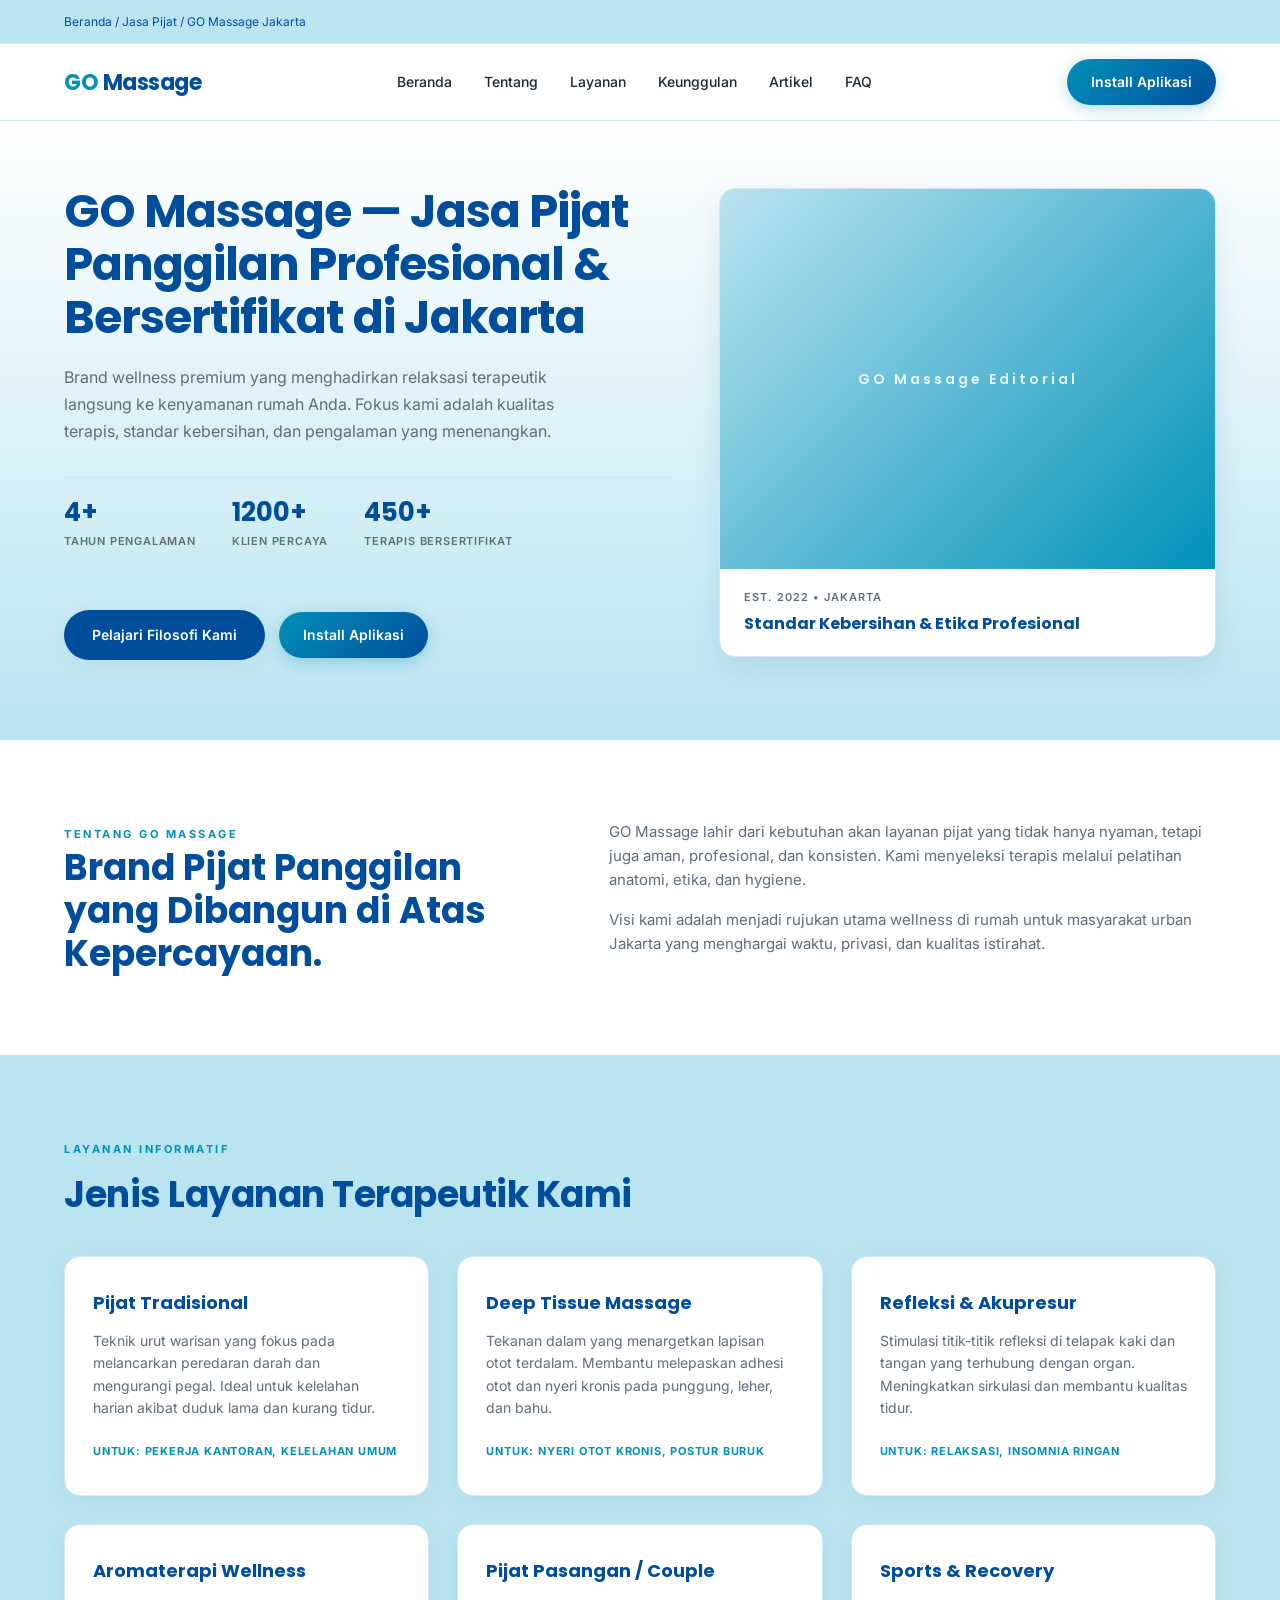
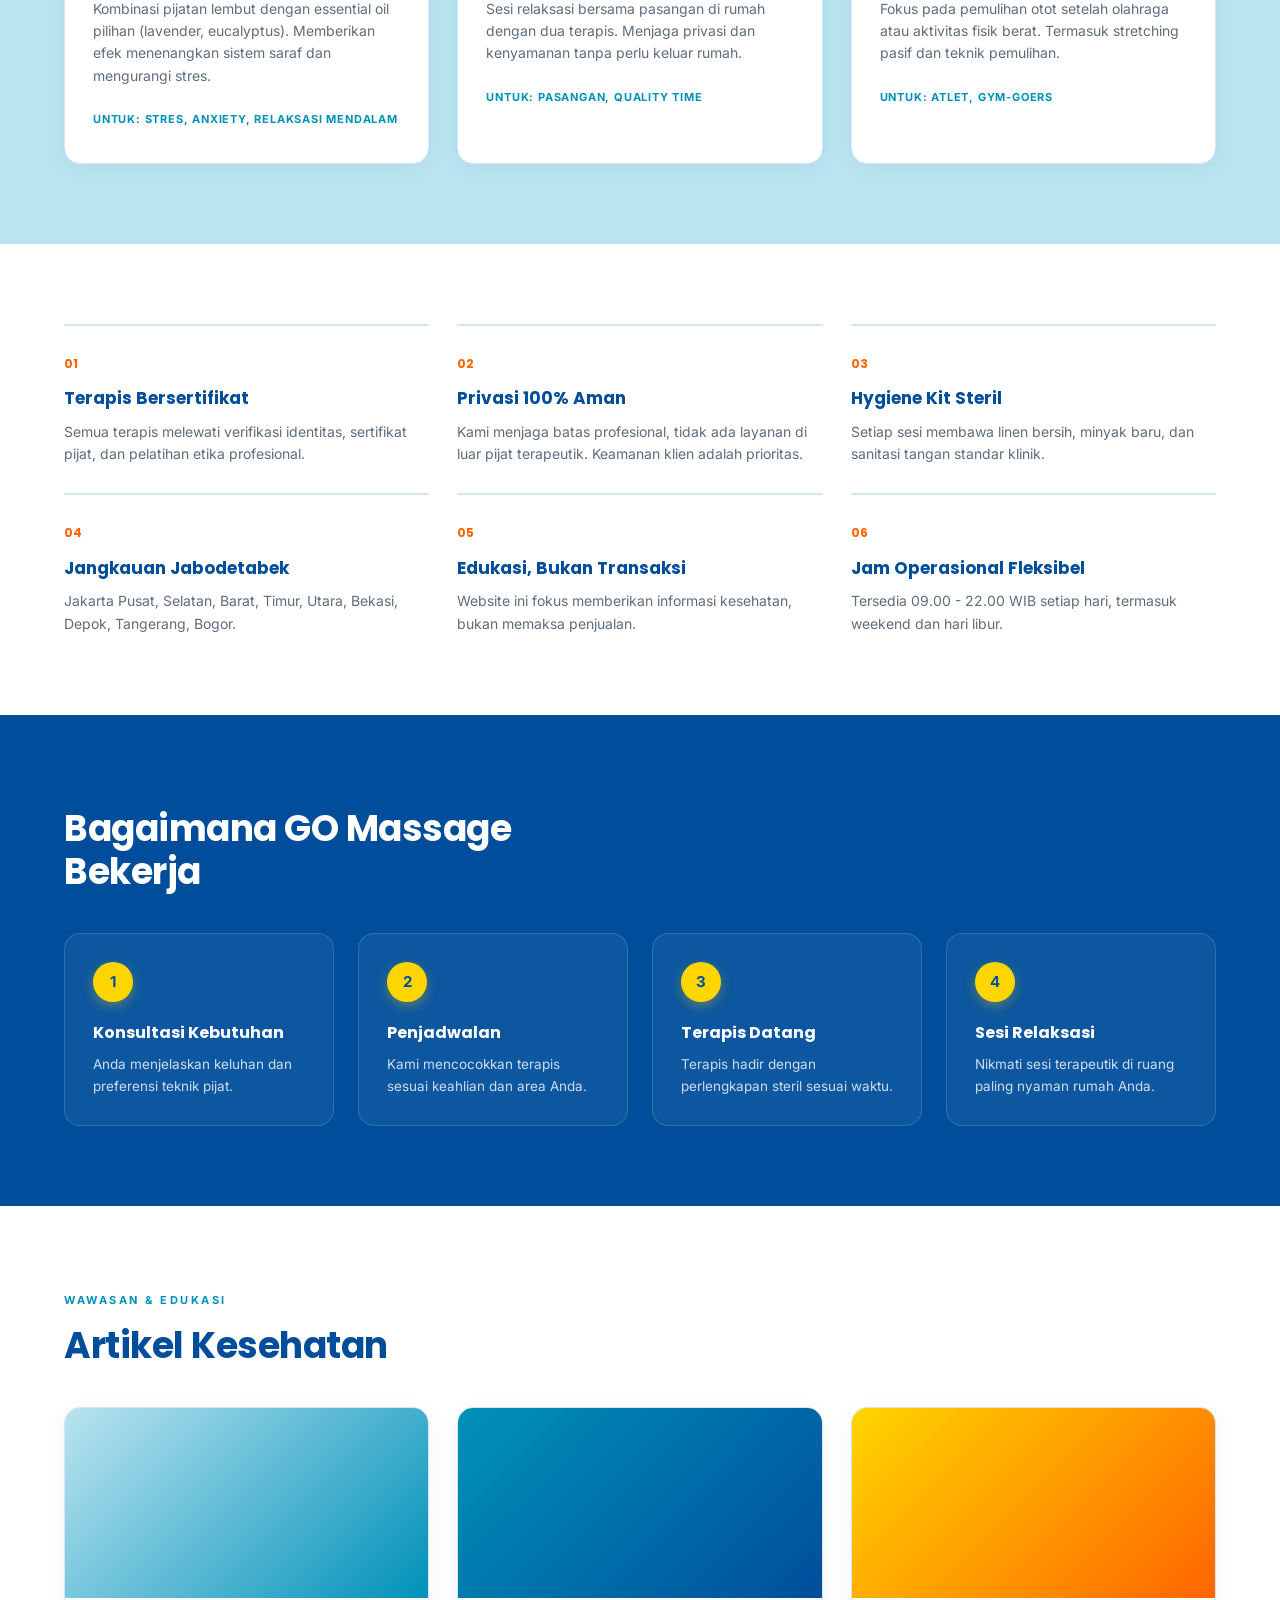
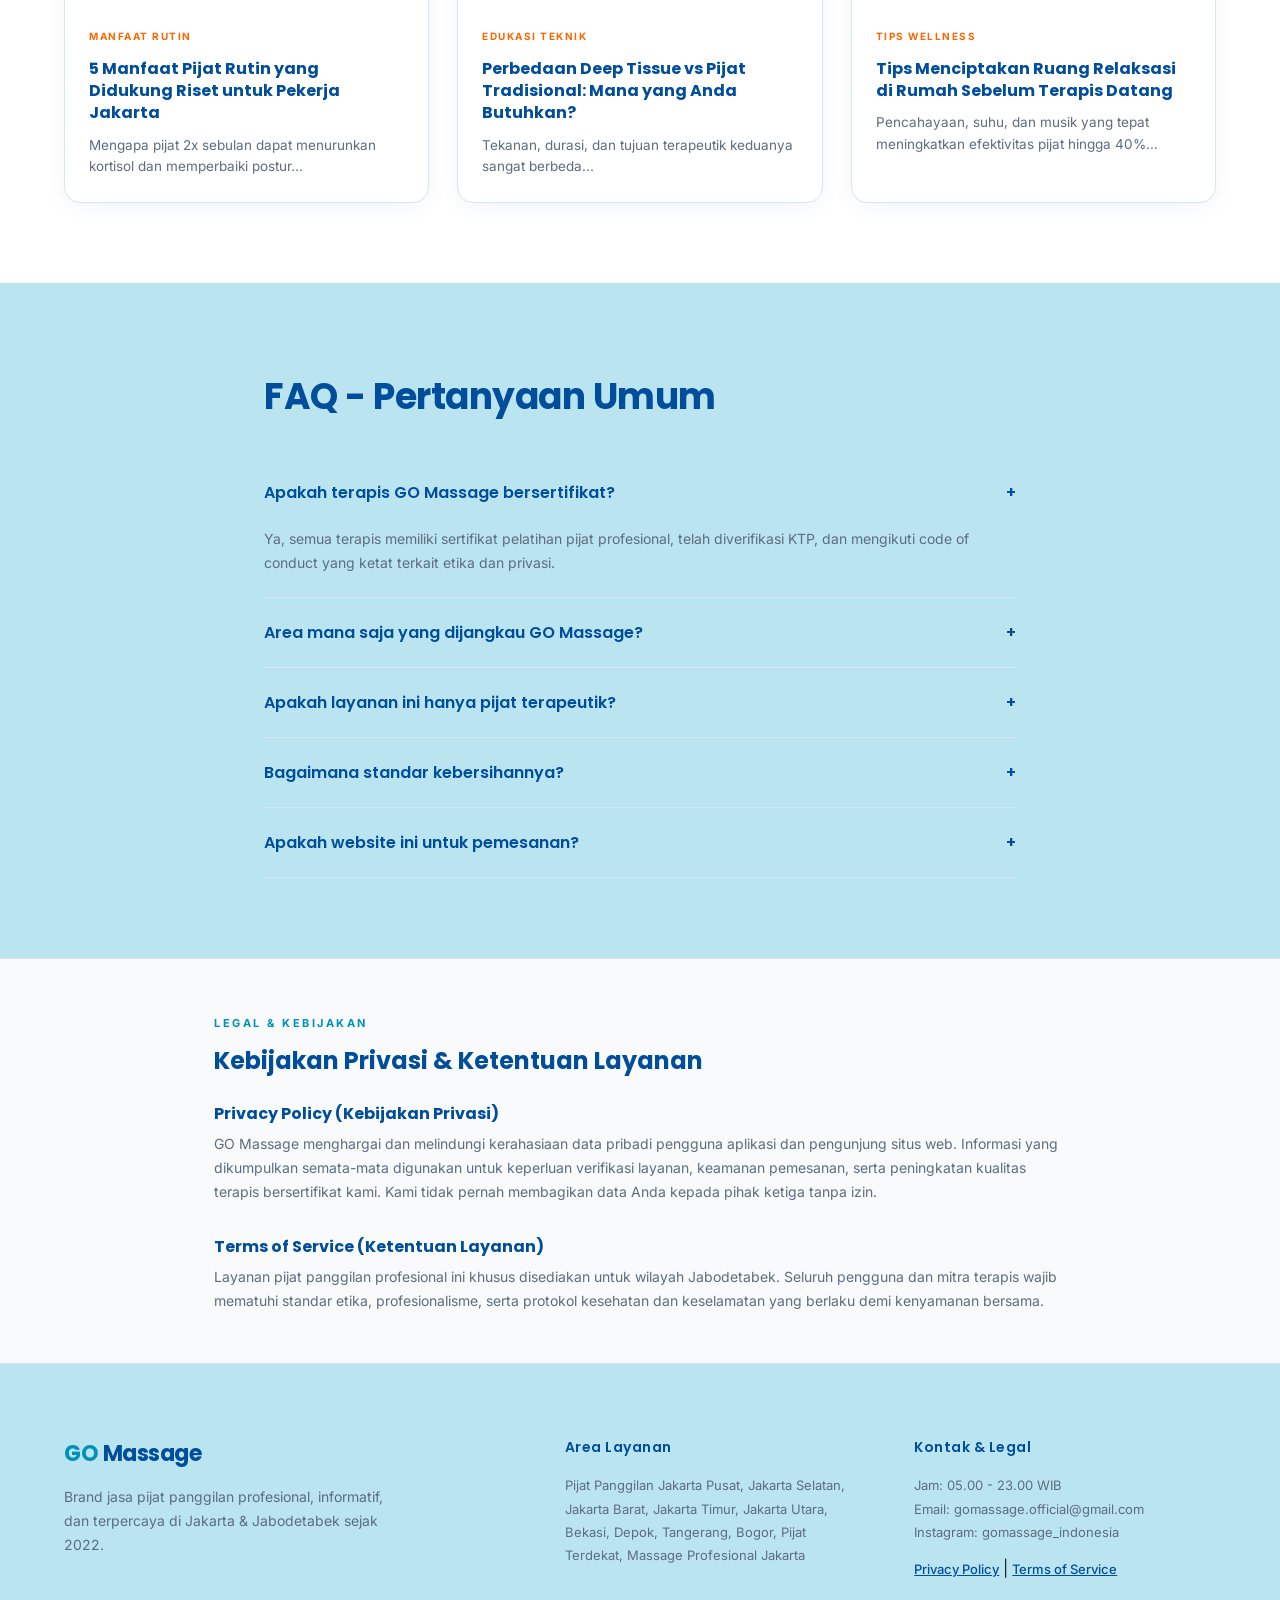
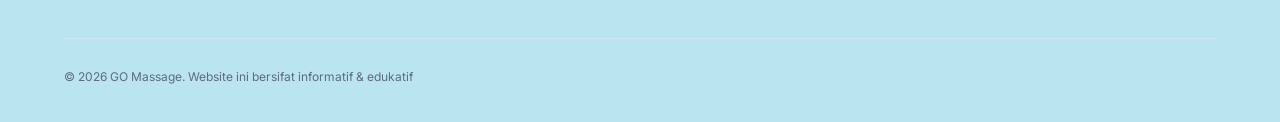
==== commit f8d24751: "Add files via upload" ====
--- a/index.html
+++ b/index.html
@@ -751,7 +751,7 @@
             <div class="footer-grid">
                 <div>
                     <div class="logo"><span>GO</span> Massage</div>
-                    <p class="footer-desc">Brand jasa pijat panggilan profesional, informatif, dan terpercaya di Jakarta & Jabodetabek sejak 2016.</p>
+                    <p class="footer-desc">Brand jasa pijat panggilan profesional, informatif, dan terpercaya di Jakarta & Jabodetabek sejak 2022.</p>
                 </div>
                 <div>
                     <h5>Area Layanan</h5>
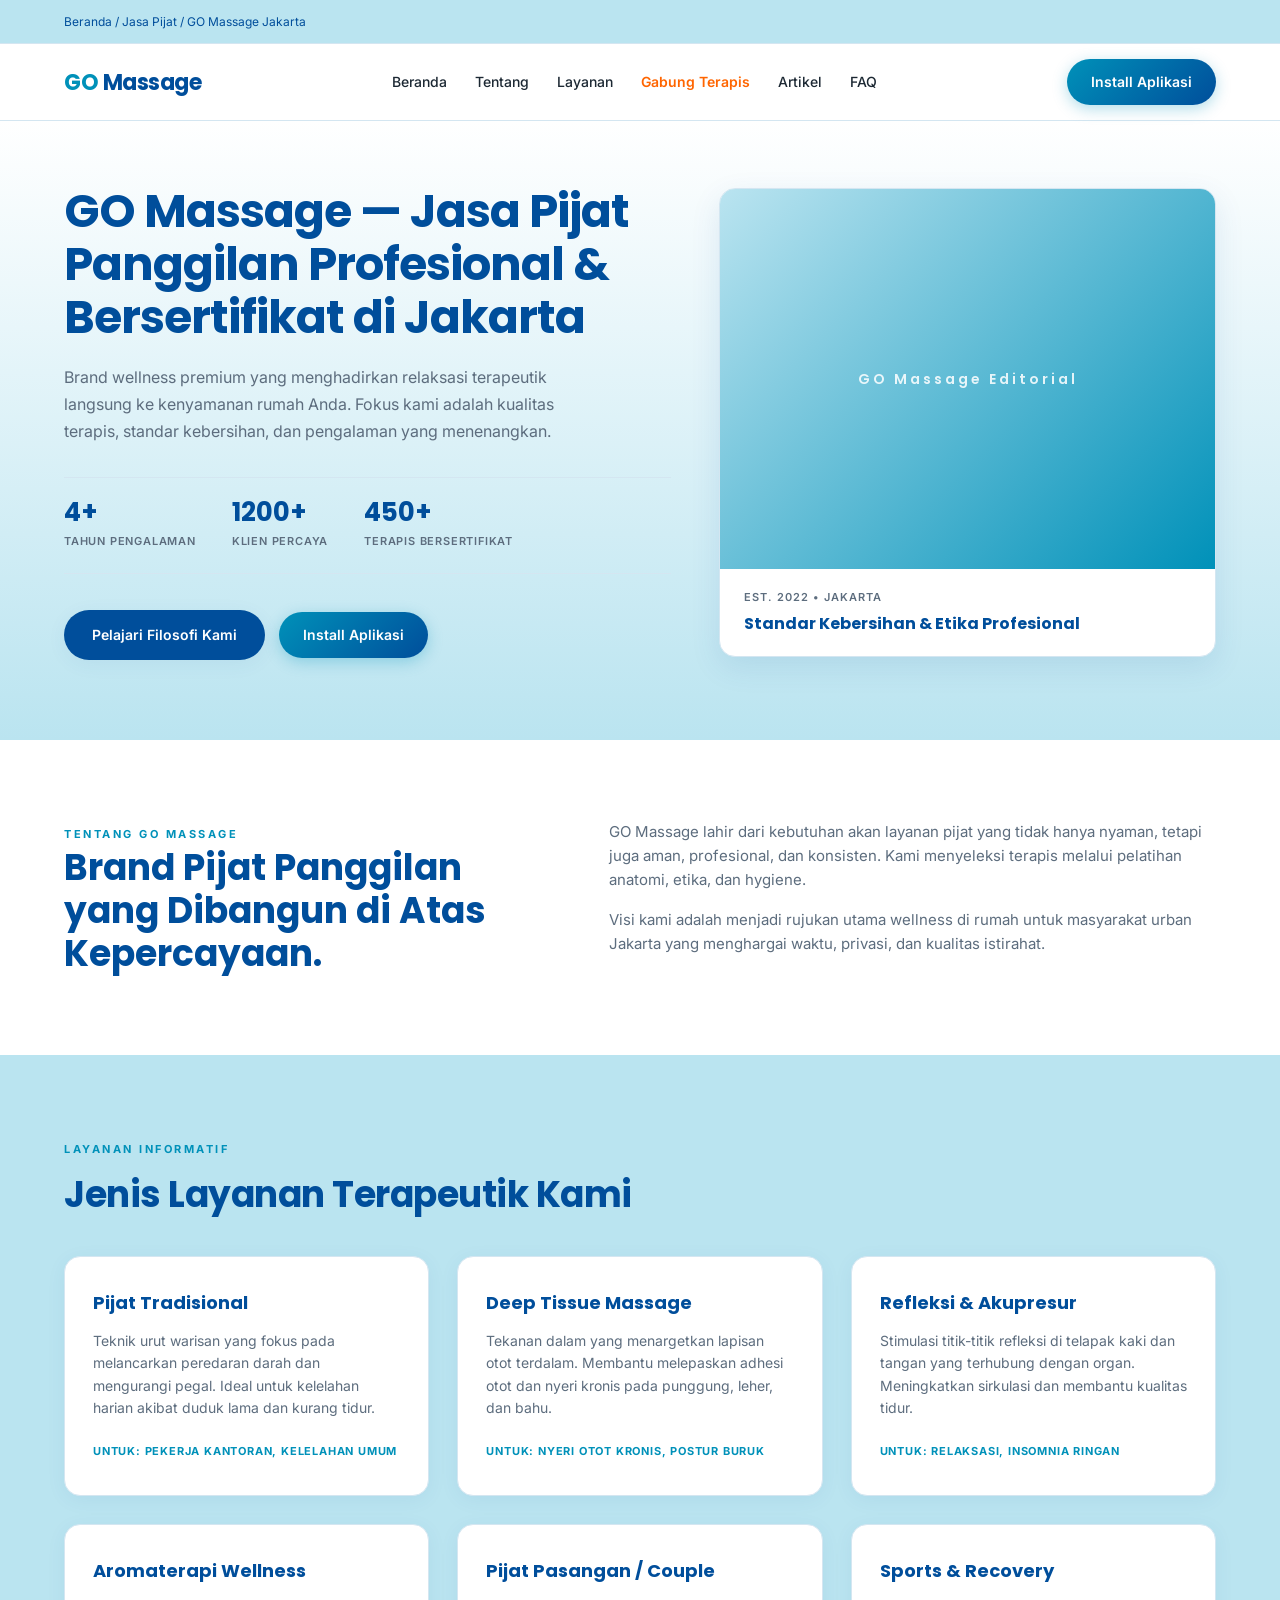
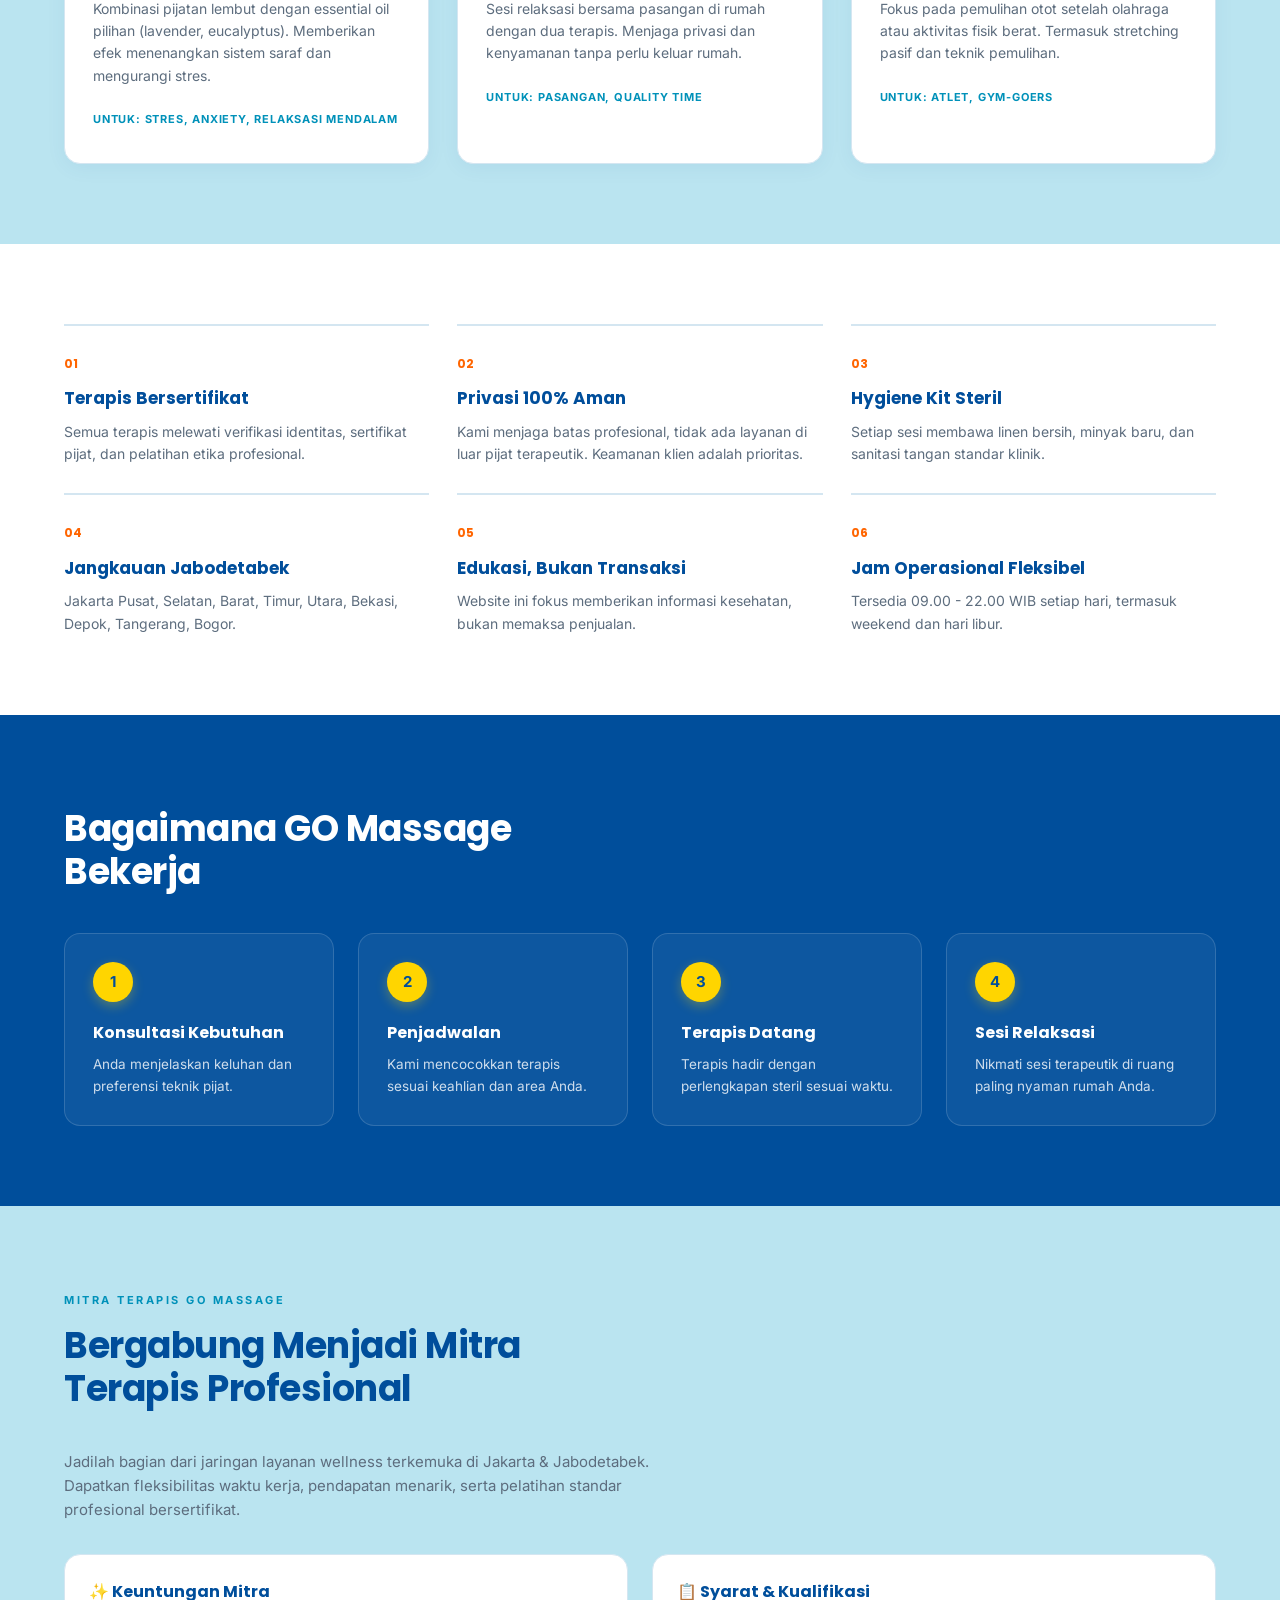
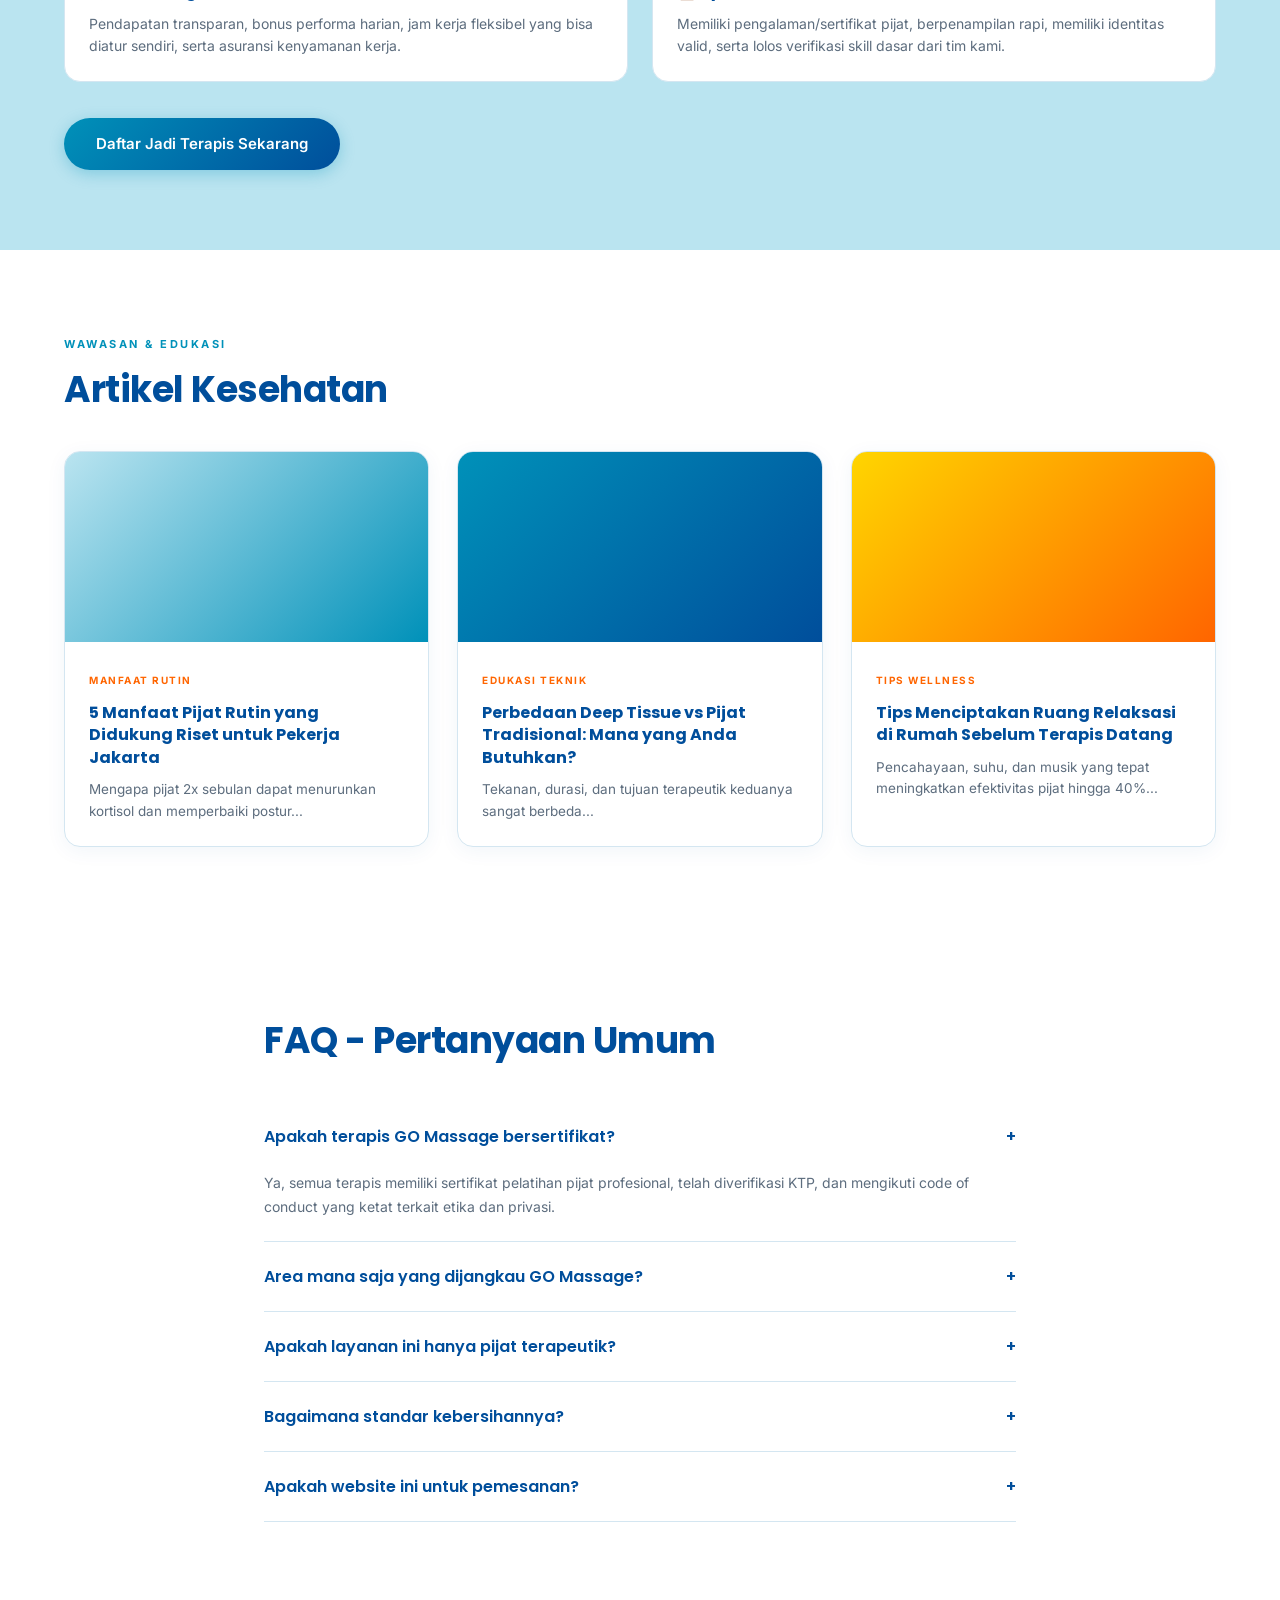
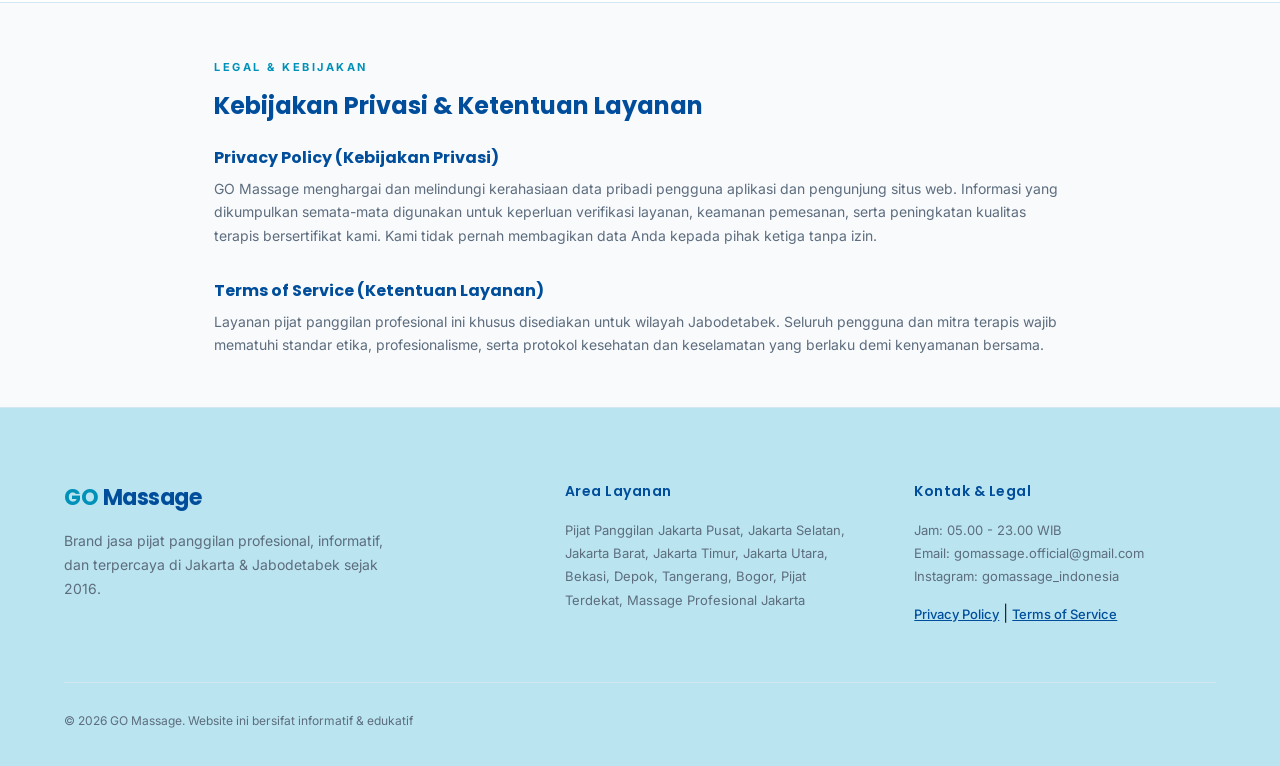
==== commit f32ff150: "Add files via upload" ====
--- a/index.html
+++ b/index.html
@@ -130,7 +130,7 @@
         }
         .nav-menu{
           display:flex;
-          gap:32px;
+          gap:28px;
           align-items: center;
         }
         .nav-menu a{
@@ -607,7 +607,7 @@
                 <a href="#beranda">Beranda</a>
                 <a href="#tentang">Tentang</a>
                 <a href="#layanan">Layanan</a>
-                <a href="#keunggulan">Keunggulan</a>
+                <a href="#gabung-terapis" style="color: var(--orange); font-weight: 600;">Gabung Terapis</a>
                 <a href="#artikel">Artikel</a>
                 <a href="#faq">FAQ</a>
                 <a href="https://play.google.com/store/apps/details?id=com.app.gomassage" target="_blank" rel="noopener noreferrer" class="btn-gradient">Install Aplikasi</a>
@@ -700,6 +700,29 @@
         </div>
     </section>
 
+    <!-- Bagian Pendaftaran Mitra Terapis -->
+    <section class="section bg-soft" id="gabung-terapis">
+        <div class="container">
+            <span class="label">MITRA TERAPIS GO MASSAGE</span>
+            <h2 class="section-title">Bergabung Menjadi Mitra Terapis Profesional</h2>
+            <p style="color: var(--muted); margin-bottom: 32px; max-width: 600px; font-size: 15px;">
+                Jadilah bagian dari jaringan layanan wellness terkemuka di Jakarta & Jabodetabek. Dapatkan fleksibilitas waktu kerja, pendapatan menarik, serta pelatihan standar profesional bersertifikat.
+            </p>
+            <div style="display: grid; grid-template-columns: repeat(auto-fit, minmax(280px, 1fr)); gap: 24px; margin-bottom: 36px;">
+                <div style="background: white; padding: 24px; border-radius: var(--radius); border: 1px solid var(--border);">
+                    <h4 style="color: var(--dark); margin-bottom: 8px; font-size: 16px;">✨ Keuntungan Mitra</h4>
+                    <p style="color: var(--muted); font-size: 14px; line-height: 1.6;">Pendapatan transparan, bonus performa harian, jam kerja fleksibel yang bisa diatur sendiri, serta asuransi kenyamanan kerja.</p>
+                </div>
+                <div style="background: white; padding: 24px; border-radius: var(--radius); border: 1px solid var(--border);">
+                    <h4 style="color: var(--dark); margin-bottom: 8px; font-size: 16px;">📋 Syarat & Kualifikasi</h4>
+                    <p style="color: var(--muted); font-size: 14px; line-height: 1.6;">Memiliki pengalaman/sertifikat pijat, berpenampilan rapi, memiliki identitas valid, serta lolos verifikasi skill dasar dari tim kami.</p>
+                </div>
+            </div>
+            <!-- Tombol Pendaftaran mengarah ke halaman form lokal: daftar-terapis.html -->
+            <a href="daftar-terapis.html" class="btn-gradient" style="font-size: 15px; padding: 14px 32px;">Daftar Jadi Terapis Sekarang</a>
+        </div>
+    </section>
+
     <!-- Artikel SEO -->
     <section class="section" id="artikel">
         <div class="container">
@@ -714,7 +737,7 @@
     </section>
 
     <!-- FAQ -->
-    <section class="section bg-soft" id="faq">
+    <section class="section" id="faq">
         <div class="container faq-container">
             <h2 class="section-title">FAQ - Pertanyaan Umum</h2>
             <div class="faq-list">
@@ -751,7 +774,7 @@
             <div class="footer-grid">
                 <div>
                     <div class="logo"><span>GO</span> Massage</div>
-                    <p class="footer-desc">Brand jasa pijat panggilan profesional, informatif, dan terpercaya di Jakarta & Jabodetabek sejak 2022.</p>
+                    <p class="footer-desc">Brand jasa pijat panggilan profesional, informatif, dan terpercaya di Jakarta & Jabodetabek sejak 2016.</p>
                 </div>
                 <div>
                     <h5>Area Layanan</h5>
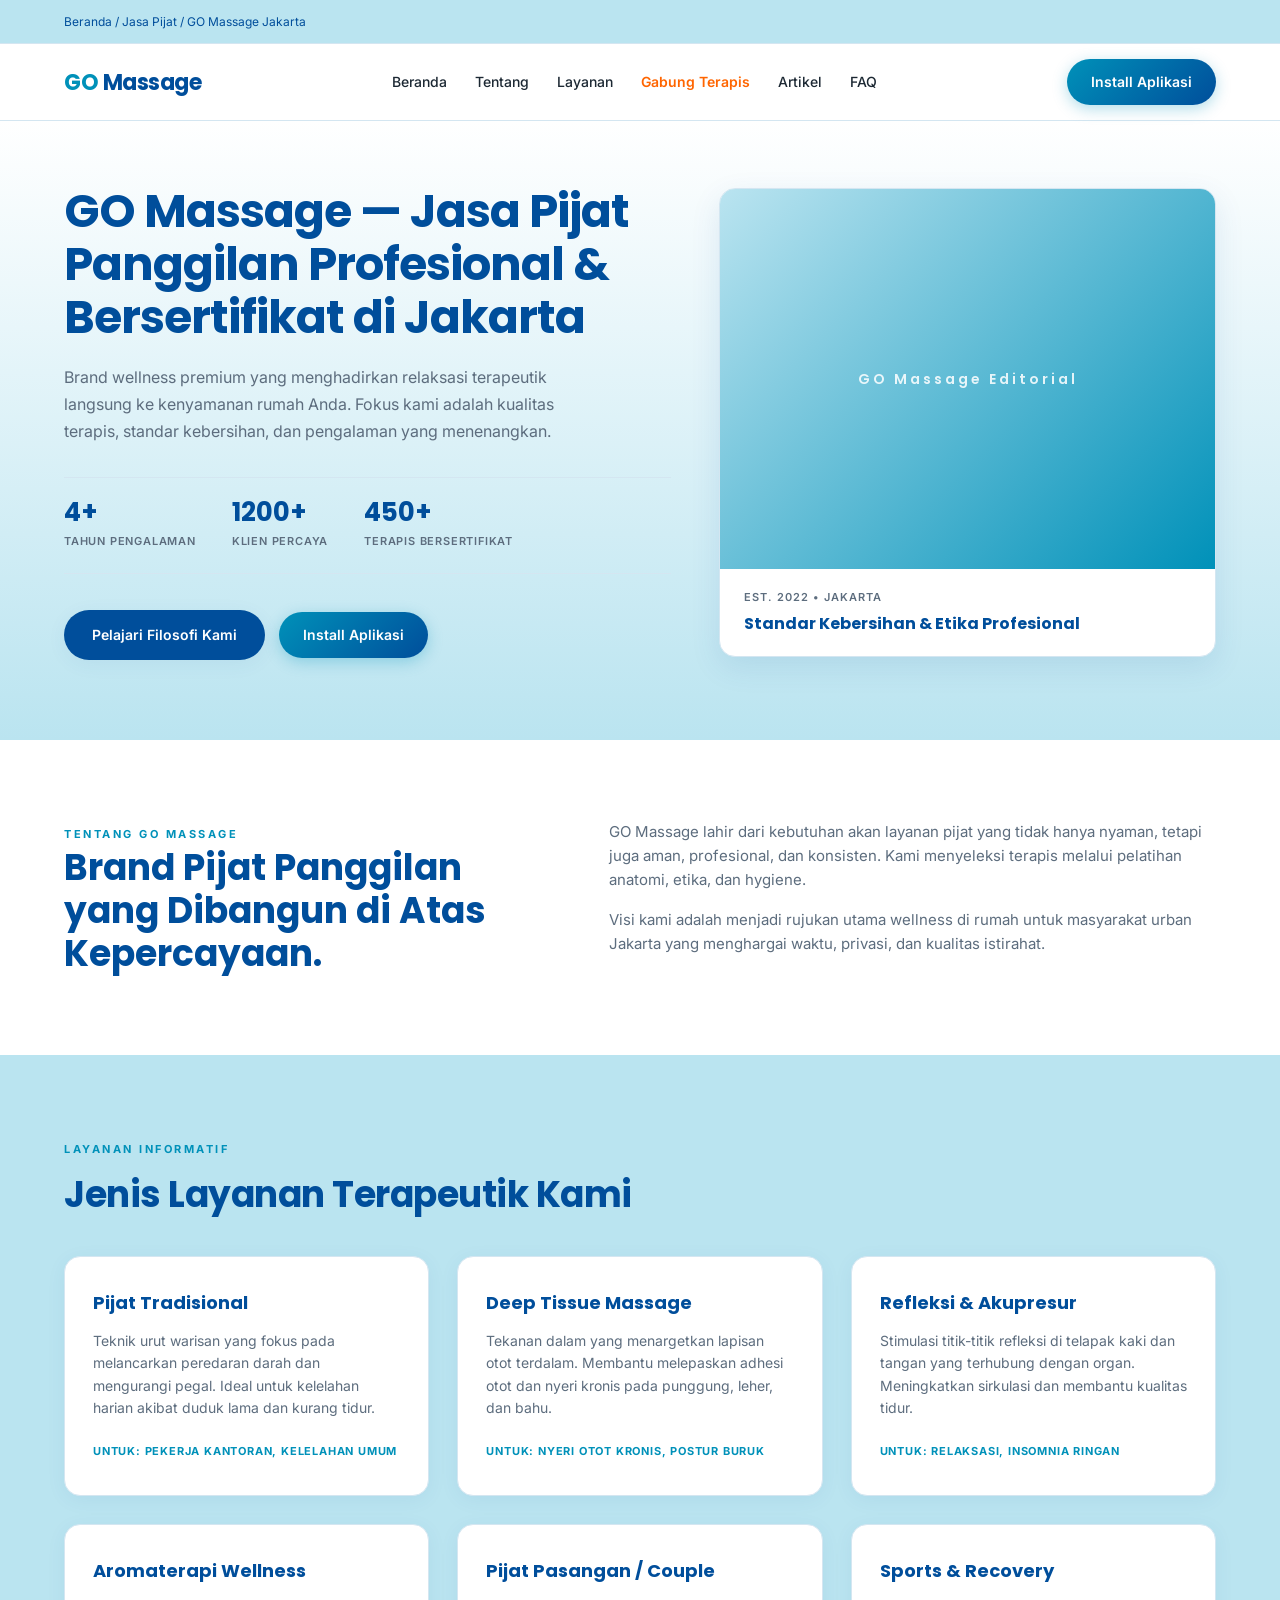
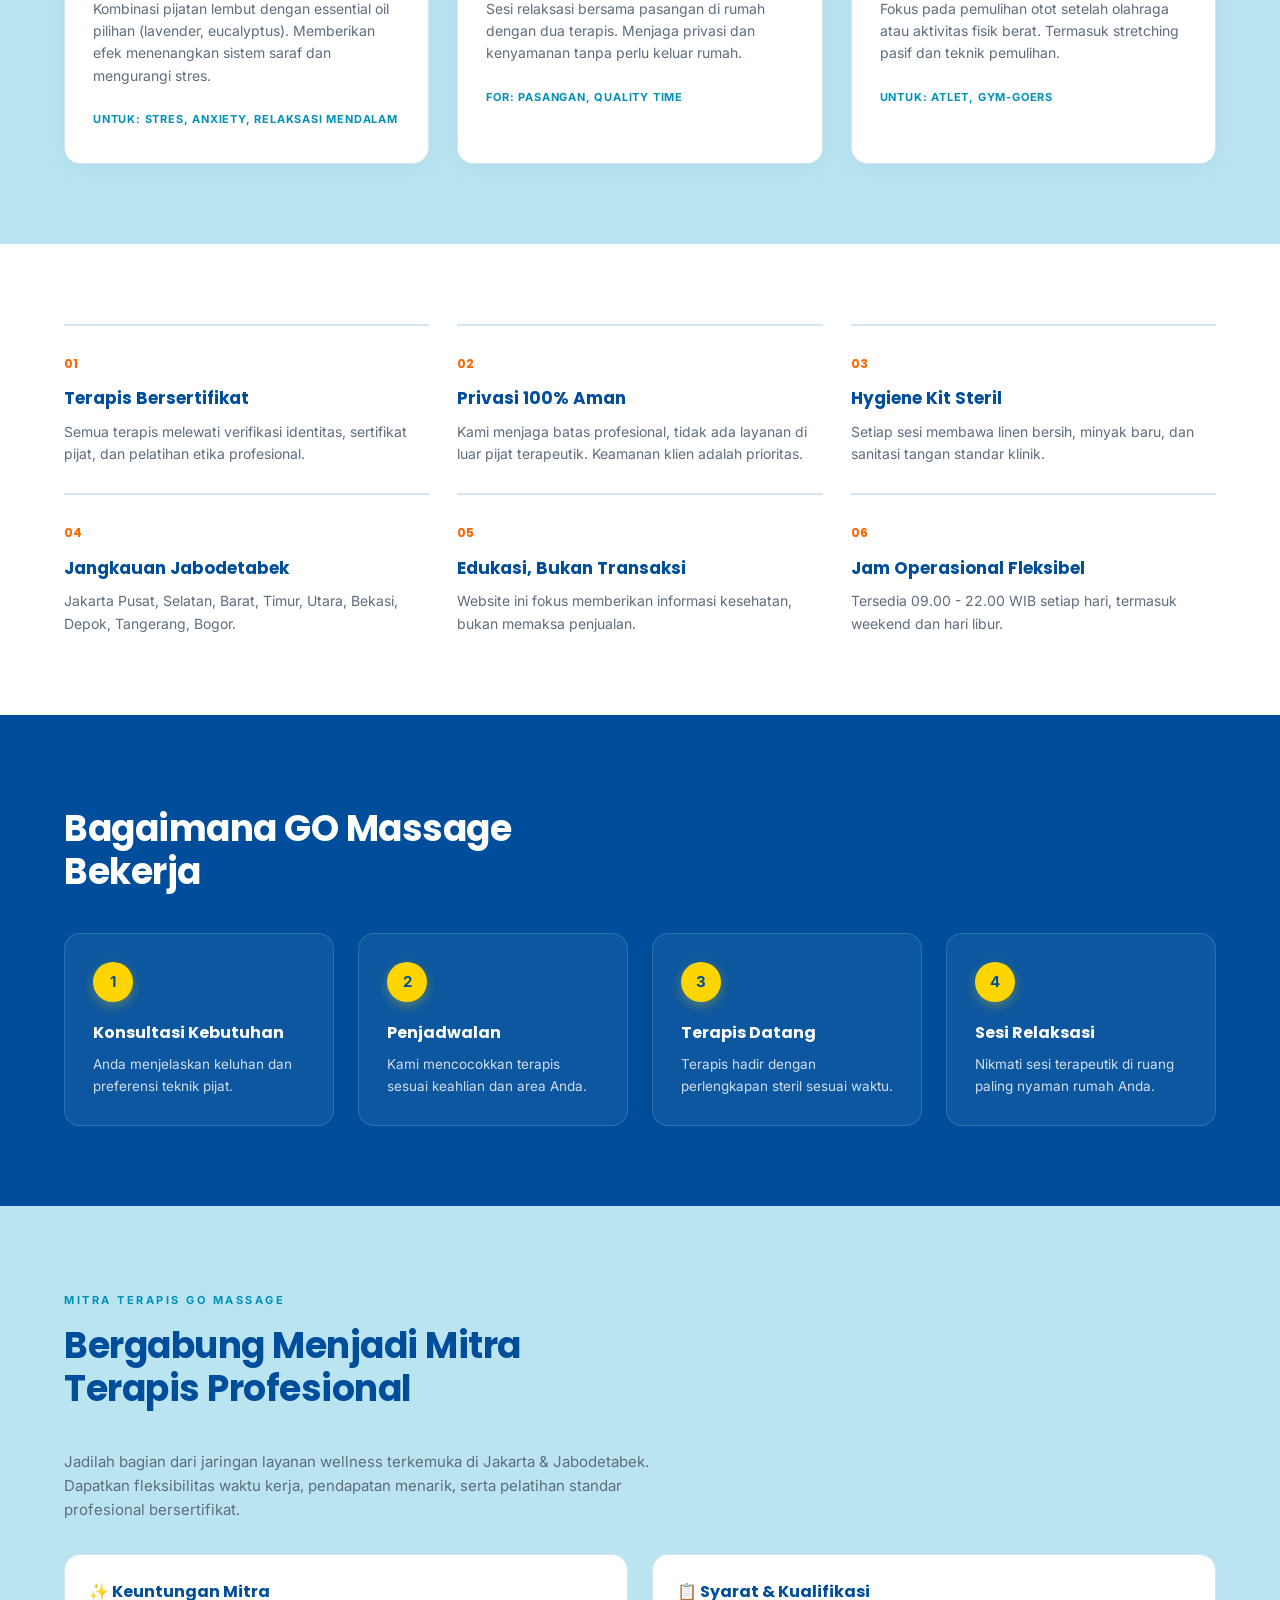
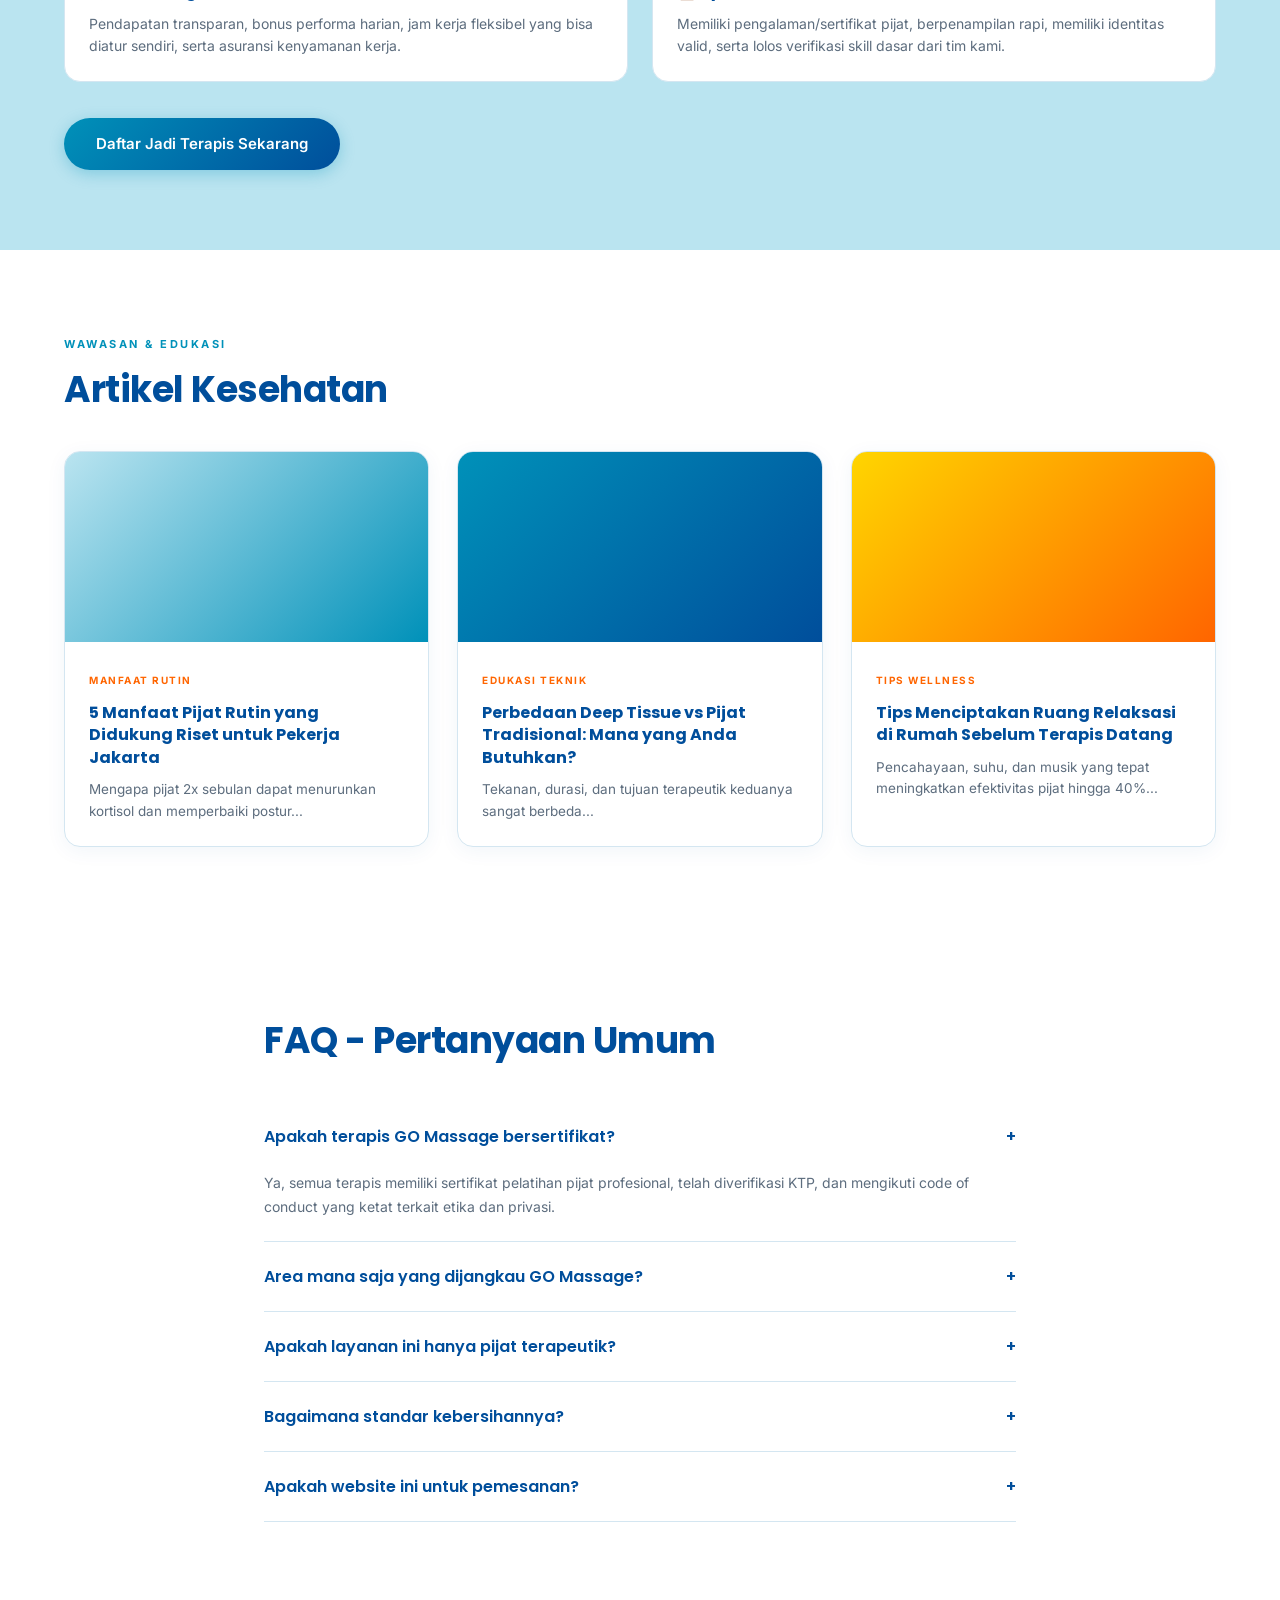
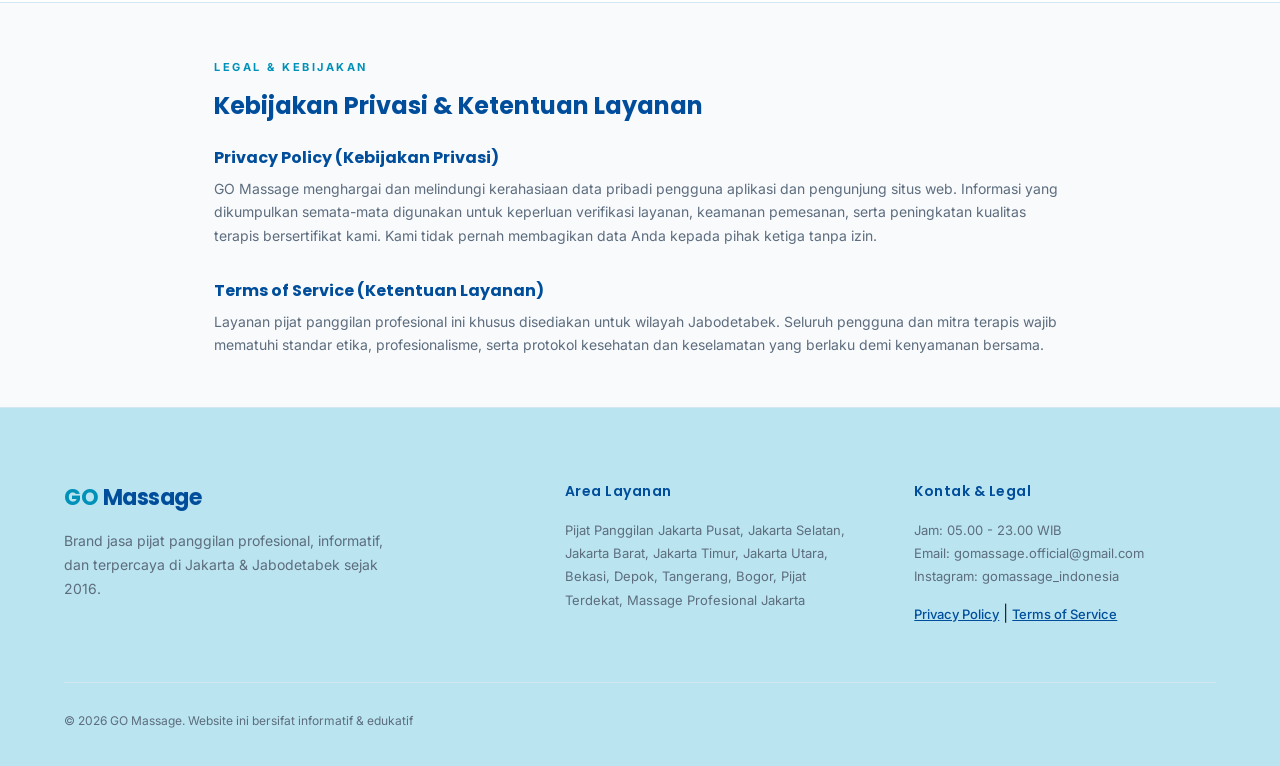
==== commit 019ecc57: "Add files via upload" ====
--- a/index.html
+++ b/index.html
@@ -67,6 +67,11 @@
           background:var(--bg);
           line-height:1.6;
           -webkit-font-smoothing:antialiased;
+          /* Proteksi Anti-Copy Teks */
+          -webkit-user-select: none; /* Safari */
+          -moz-user-select: none;    /* Firefox */
+          -ms-user-select: none;     /* IE/Edge */
+          user-select: none;         /* Standar Modern */
         }
 
         h1,h2,h3,h4,h5,.logo{
@@ -667,7 +672,7 @@
                 <article class="service-card"><h3>Deep Tissue Massage</h3><p>Tekanan dalam yang menargetkan lapisan otot terdalam. Membantu melepaskan adhesi otot dan nyeri kronis pada punggung, leher, dan bahu.</p><span class="service-meta">Untuk: Nyeri otot kronis, postur buruk</span></article>
                 <article class="service-card"><h3>Refleksi & Akupresur</h3><p>Stimulasi titik-titik refleksi di telapak kaki dan tangan yang terhubung dengan organ. Meningkatkan sirkulasi dan membantu kualitas tidur.</p><span class="service-meta">Untuk: Relaksasi, insomnia ringan</span></article>
                 <article class="service-card"><h3>Aromaterapi Wellness</h3><p>Kombinasi pijatan lembut dengan essential oil pilihan (lavender, eucalyptus). Memberikan efek menenangkan sistem saraf dan mengurangi stres.</p><span class="service-meta">Untuk: Stres, anxiety, relaksasi mendalam</span></article>
-                <article class="service-card"><h3>Pijat Pasangan / Couple</h3><p>Sesi relaksasi bersama pasangan di rumah dengan dua terapis. Menjaga privasi dan kenyamanan tanpa perlu keluar rumah.</p><span class="service-meta">Untuk: Pasangan, quality time</span></article>
+                <article class="service-card"><h3>Pijat Pasangan / Couple</h3><p>Sesi relaksasi bersama pasangan di rumah dengan dua terapis. Menjaga privasi dan kenyamanan tanpa perlu keluar rumah.</p><span class="service-meta">For: Pasangan, quality time</span></article>
                 <article class="service-card"><h3>Sports & Recovery</h3><p>Fokus pada pemulihan otot setelah olahraga atau aktivitas fisik berat. Termasuk stretching pasif dan teknik pemulihan.</p><span class="service-meta">Untuk: Atlet, gym-goers</span></article>
             </div>
         </div>
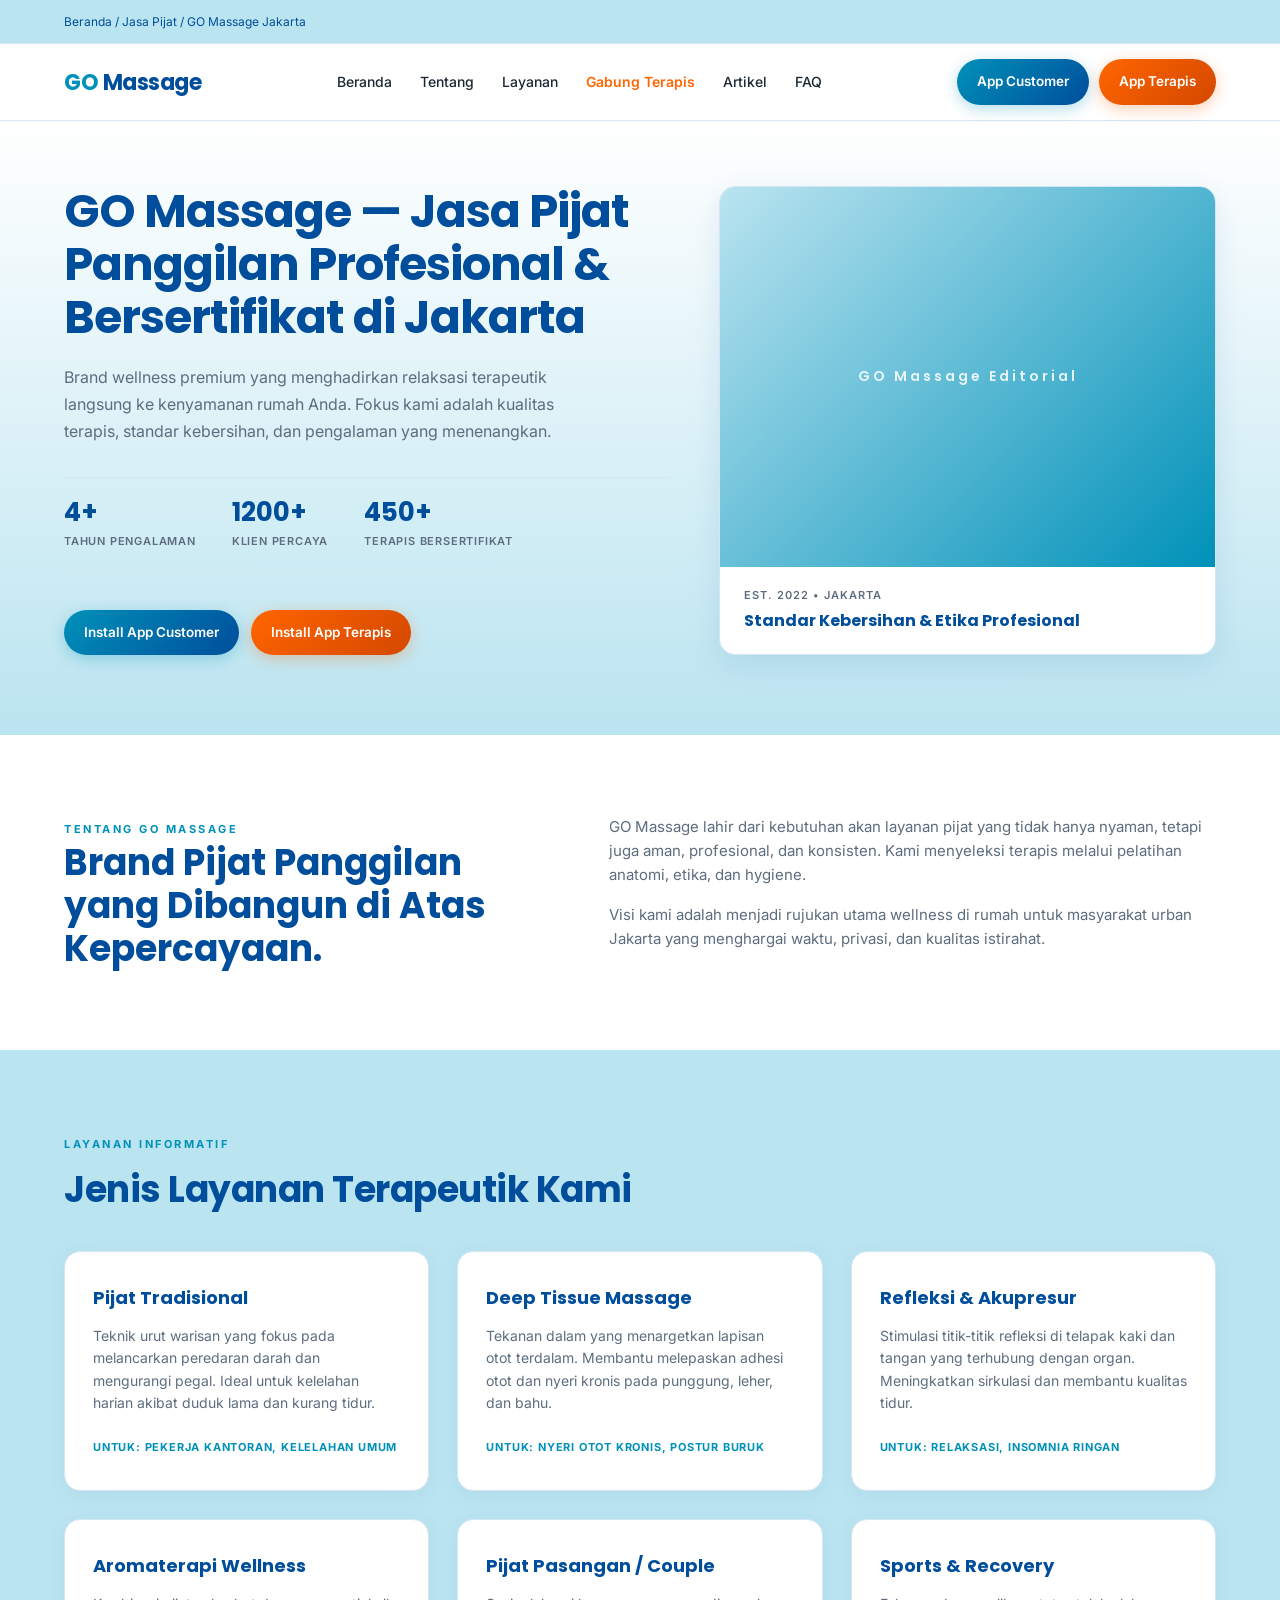
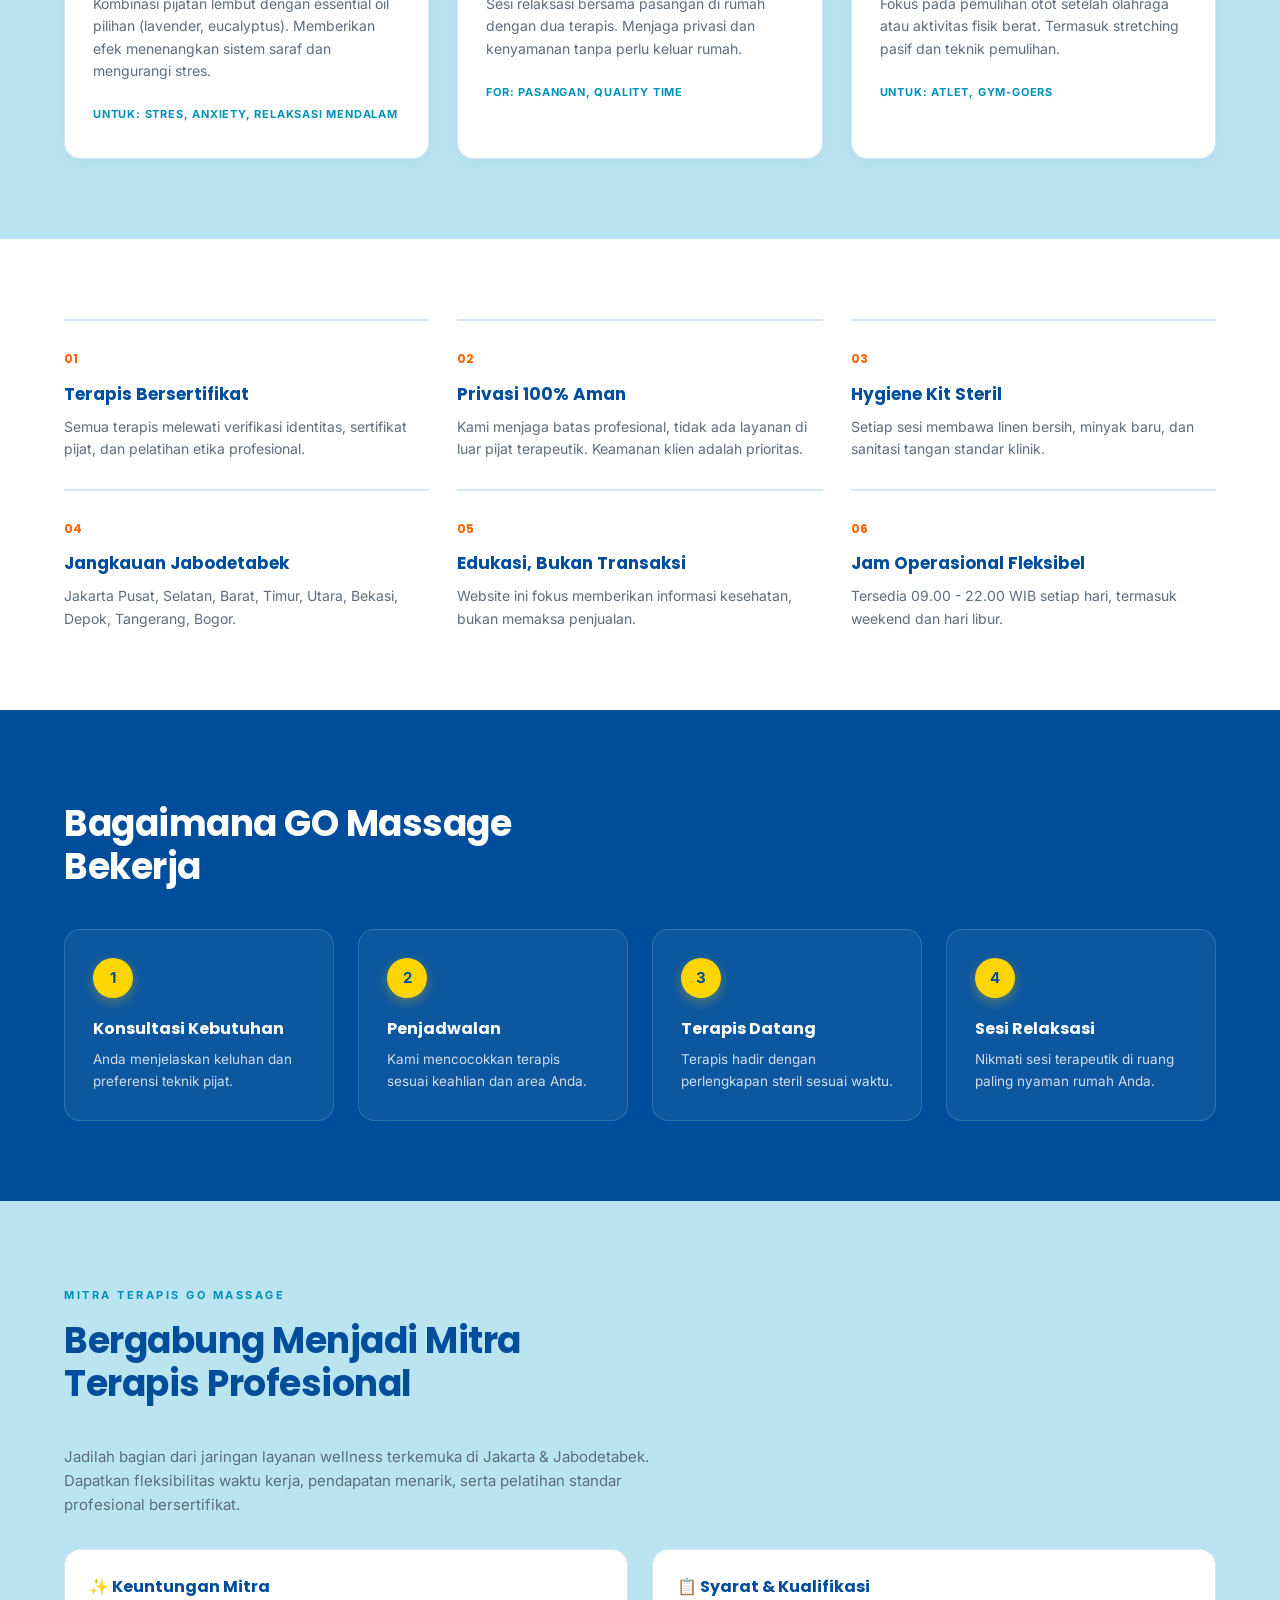
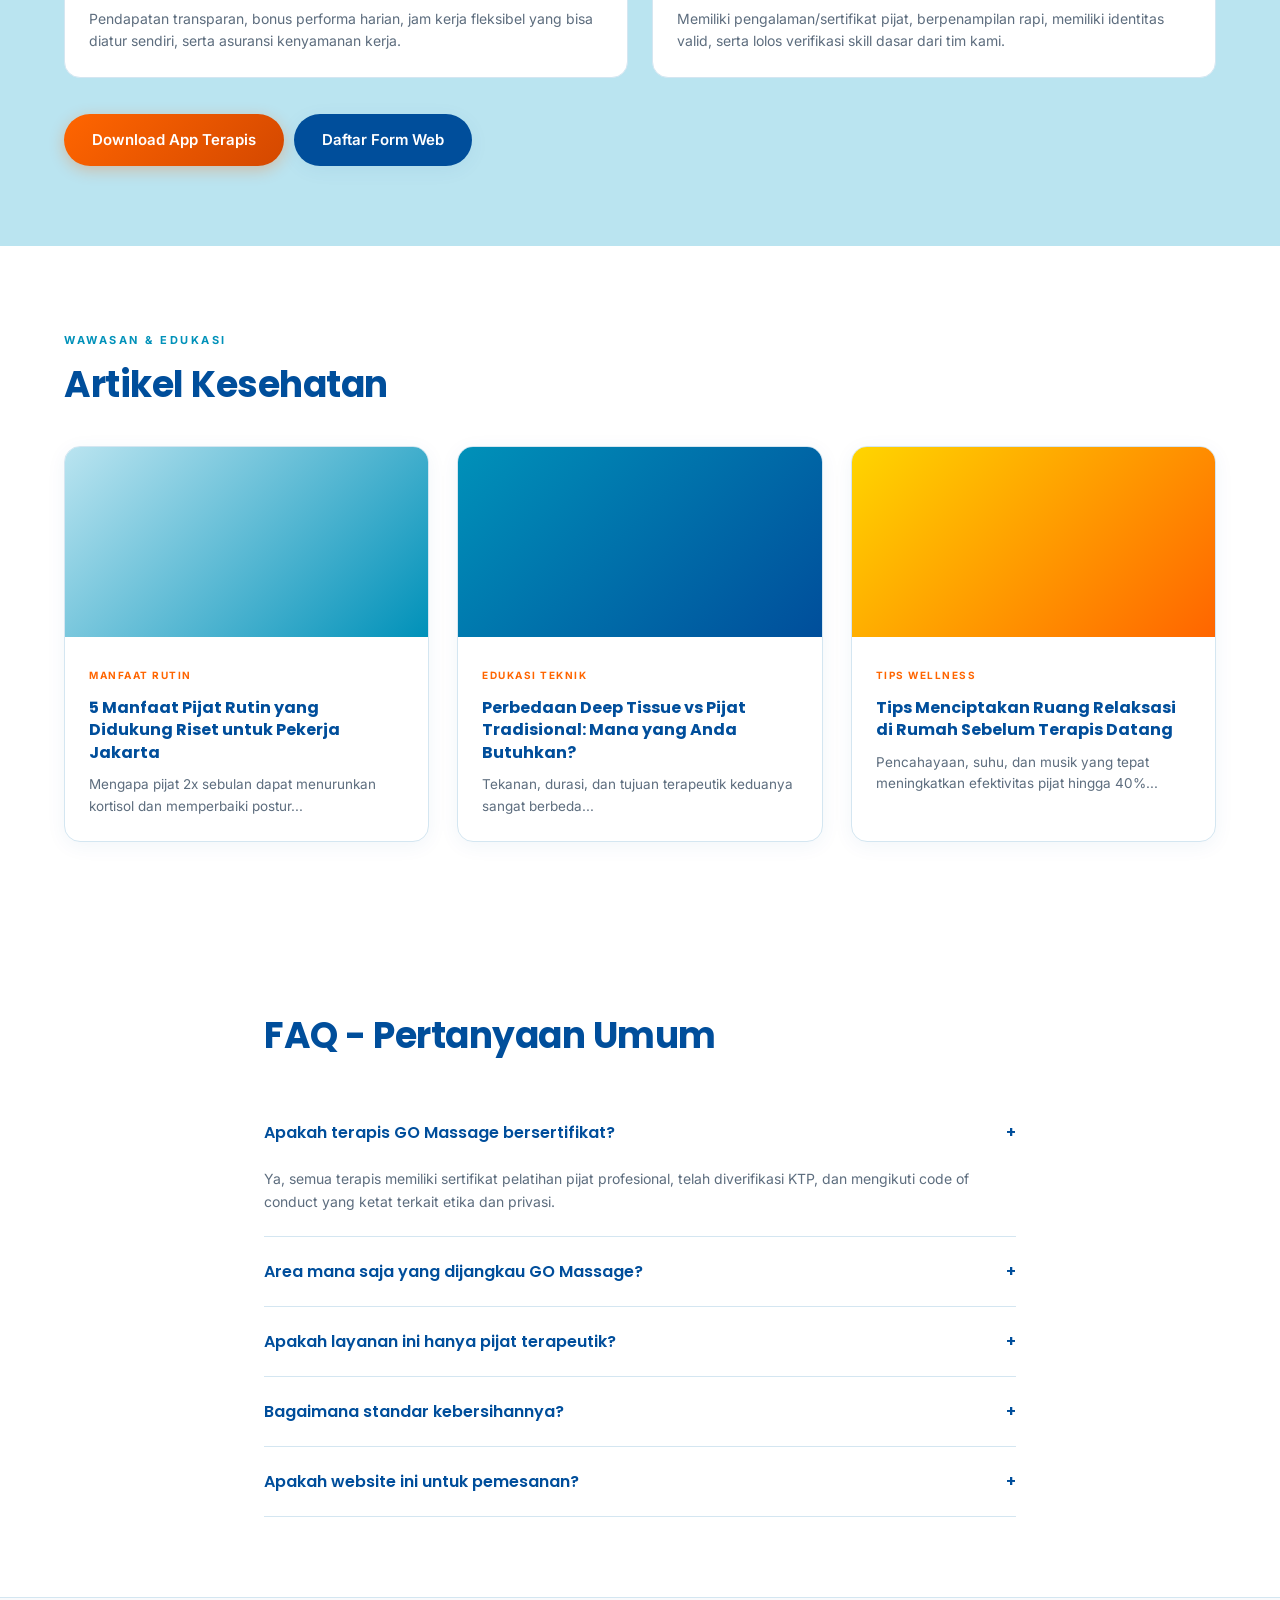
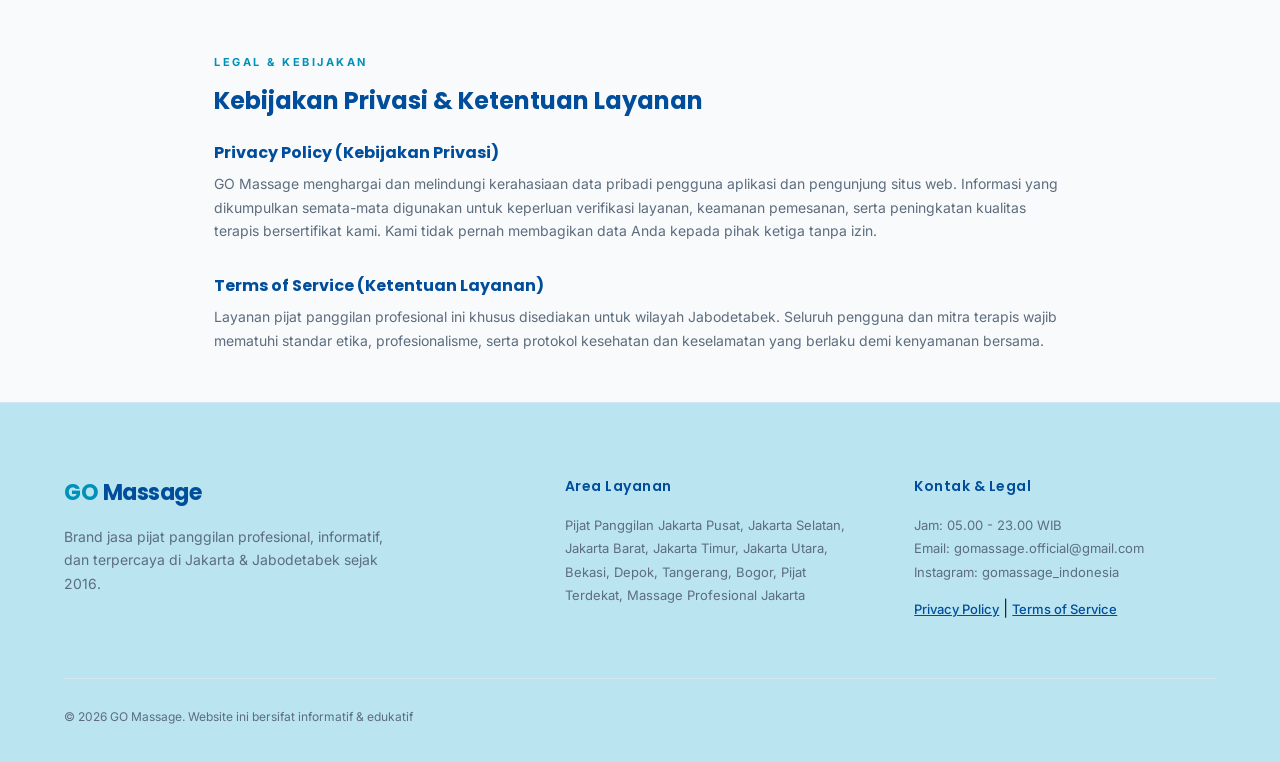
==== commit 9dd38cb3: "Add files via upload" ====
--- a/index.html
+++ b/index.html
@@ -149,25 +149,45 @@
           color:var(--accent);
         }
 
+        /* Group Tombol Sejajar Sampingan */
+        .btn-group {
+          display: flex;
+          align-items: center;
+          gap: 10px;
+        }
+
         /* Tombol Gradasi Profesional dengan Palet Baru */
         .btn-gradient {
           background: linear-gradient(135deg, #0091B9 0%, #004E9B 100%);
           color: #ffffff !important;
-          padding: 12px 24px;
+          padding: 12px 20px;
           border-radius: 30px;
           text-decoration: none;
-          font-size: 14px;
+          font-size: 13.5px;
           font-weight: 600;
           box-shadow: 0 4px 15px rgba(0, 145, 185, 0.3);
           transition: all 0.3s ease;
-          display: inline-block;
+          display: inline-flex;
+          align-items: center;
+          justify-content: center;
           border: none;
           text-align: center;
+          white-space: nowrap;
         }
         .btn-gradient:hover {
           background: linear-gradient(135deg, #00A8D6 0%, #003870 100%);
           transform: translateY(-2px);
           box-shadow: 0 6px 20px rgba(0, 145, 185, 0.4);
+        }
+
+        /* Tombol Varian Terapis (Warna Oranye-Kuning) */
+        .btn-terapis {
+          background: linear-gradient(135deg, #FF6500 0%, #D44800 100%);
+          box-shadow: 0 4px 15px rgba(255, 101, 0, 0.3);
+        }
+        .btn-terapis:hover {
+          background: linear-gradient(135deg, #FF7B24 0%, #B83E00 100%);
+          box-shadow: 0 6px 20px rgba(255, 101, 0, 0.4);
         }
 
         .hamburger{
@@ -237,19 +257,23 @@
         }
         .hero-actions{
           display:flex;
-          gap:14px;
+          gap:12px;
           align-items: center;
+          flex-wrap: wrap;
         }
         .btn-primary{
           background:var(--dark);
           color:white;
-          padding:14px 28px;
+          padding:12px 24px;
           border-radius:30px;
           text-decoration:none;
           font-size:14px;
           font-weight:600;
           box-shadow: var(--shadow-sm);
           transition: transform 0.2s, background 0.2s;
+          display: inline-flex;
+          align-items: center;
+          justify-content: center;
         }
         .btn-primary:hover{
           background: var(--accent);
@@ -520,16 +544,21 @@
             border-bottom: 1px solid var(--border);
           }
 
-          /* Tombol Install Aplikasi di dalam Menu Mobile */
-          .nav-menu .btn-gradient {
-            display: block;
+          /* Tombol Install Aplikasi di dalam Menu Mobile tetap Sejajar */
+          .nav-menu .btn-group {
             width: 100%;
             margin-top: 12px;
-            text-align: center;
-            color: #ffffff !important;
-          }
-
-          .navbar > .container > .btn-gradient {
+            display: flex;
+            gap: 10px;
+          }
+
+          .nav-menu .btn-gradient {
+            flex: 1;
+            padding: 12px 8px;
+            font-size: 13px;
+          }
+
+          .navbar > .container > .btn-group {
             display: none; 
           }
 
@@ -542,17 +571,18 @@
           .hero-stats{gap:20px;justify-content: space-between;padding: 16px 0;margin: 24px 0}
           .hero-stats strong {font-size: 22px;}
           
+          /* Hero actions di Mobile dibuat sejajar sampingan */
           .hero-actions {
-            flex-direction: column;
-            gap: 12px;
+            display: flex;
+            flex-direction: row;
+            gap: 10px;
             width: 100%;
           }
-          .btn-primary, .hero-actions .btn-gradient {
-            width: 100%;
+          .hero-actions .btn-gradient {
+            flex: 1;
             text-align: center;
-            padding: 13px 20px;
-            font-size: 14px;
-            color: #ffffff !important;
+            padding: 12px 8px;
+            font-size: 13px;
           }
 
           .visual-image{height:260px}
@@ -577,7 +607,7 @@
         }
 
         @media (orientation: landscape) or (min-width: 992px) {
-          .nav-menu .btn-gradient {
+          .nav-menu .btn-group {
             display: none;
           }
         }
@@ -615,9 +645,17 @@
                 <a href="#gabung-terapis" style="color: var(--orange); font-weight: 600;">Gabung Terapis</a>
                 <a href="#artikel">Artikel</a>
                 <a href="#faq">FAQ</a>
-                <a href="https://play.google.com/store/apps/details?id=com.app.gomassage" target="_blank" rel="noopener noreferrer" class="btn-gradient">Install Aplikasi</a>
-            </div>
-            <a href="https://play.google.com/store/apps/details?id=com.app.gomassage" target="_blank" rel="noopener noreferrer" class="btn-gradient">Install Aplikasi</a>
+                <!-- Group Tombol Aplikasi di Menu Mobile (Sejajar) -->
+                <div class="btn-group">
+                    <a href="https://play.google.com/store/apps/details?id=com.app.gomassage" target="_blank" rel="noopener noreferrer" class="btn-gradient">App Customer</a>
+                    <a href="https://play.google.com/store/apps/details?id=com.app.terapisgo" target="_blank" rel="noopener noreferrer" class="btn-gradient btn-terapis">App Terapis</a>
+                </div>
+            </div>
+            <!-- Group Tombol Aplikasi Desktop (Sejajar) -->
+            <div class="btn-group">
+                <a href="https://play.google.com/store/apps/details?id=com.app.gomassage" target="_blank" rel="noopener noreferrer" class="btn-gradient">App Customer</a>
+                <a href="https://play.google.com/store/apps/details?id=com.app.terapisgo" target="_blank" rel="noopener noreferrer" class="btn-gradient btn-terapis">App Terapis</a>
+            </div>
             <button class="hamburger" id="hamburger"><span></span><span></span><span></span></button>
         </div>
     </nav>
@@ -633,9 +671,10 @@
                     <div><strong>1200+</strong><span>Klien Percaya</span></div>
                     <div><strong>450+</strong><span>Terapis Bersertifikat</span></div>
                 </div>
+                <!-- Action Buttons di Hero dibuat Sejajar Sampingan -->
                 <div class="hero-actions">
-                    <a href="#tentang" class="btn-primary">Pelajari Filosofi Kami</a>
-                    <a href="https://play.google.com/store/apps/details?id=com.app.gomassage" target="_blank" rel="noopener noreferrer" class="btn-gradient">Install Aplikasi</a>
+                    <a href="https://play.google.com/store/apps/details?id=com.app.gomassage" target="_blank" rel="noopener noreferrer" class="btn-gradient">Install App Customer</a>
+                    <a href="https://play.google.com/store/apps/details?id=com.app.terapisgo" target="_blank" rel="noopener noreferrer" class="btn-gradient btn-terapis">Install App Terapis</a>
                 </div>
             </div>
             <div class="visual-card">
@@ -723,8 +762,11 @@
                     <p style="color: var(--muted); font-size: 14px; line-height: 1.6;">Memiliki pengalaman/sertifikat pijat, berpenampilan rapi, memiliki identitas valid, serta lolos verifikasi skill dasar dari tim kami.</p>
                 </div>
             </div>
-            <!-- Tombol Pendaftaran mengarah ke halaman form lokal: daftar-terapis.html -->
-            <a href="daftar-terapis.html" class="btn-gradient" style="font-size: 15px; padding: 14px 32px;">Daftar Jadi Terapis Sekarang</a>
+            <!-- Group Tombol Pendaftaran & Aplikasi Terapis Sejajar -->
+            <div class="btn-group" style="justify-content: flex-start; flex-wrap: wrap;">
+                <a href="https://play.google.com/store/apps/details?id=com.app.terapisgo" target="_blank" rel="noopener noreferrer" class="btn-gradient btn-terapis" style="font-size: 15px; padding: 14px 28px;">Download App Terapis</a>
+                <a href="daftar-terapis.html" class="btn-primary" style="font-size: 15px; padding: 14px 28px;">Daftar Form Web</a>
+            </div>
         </div>
     </section>
 
